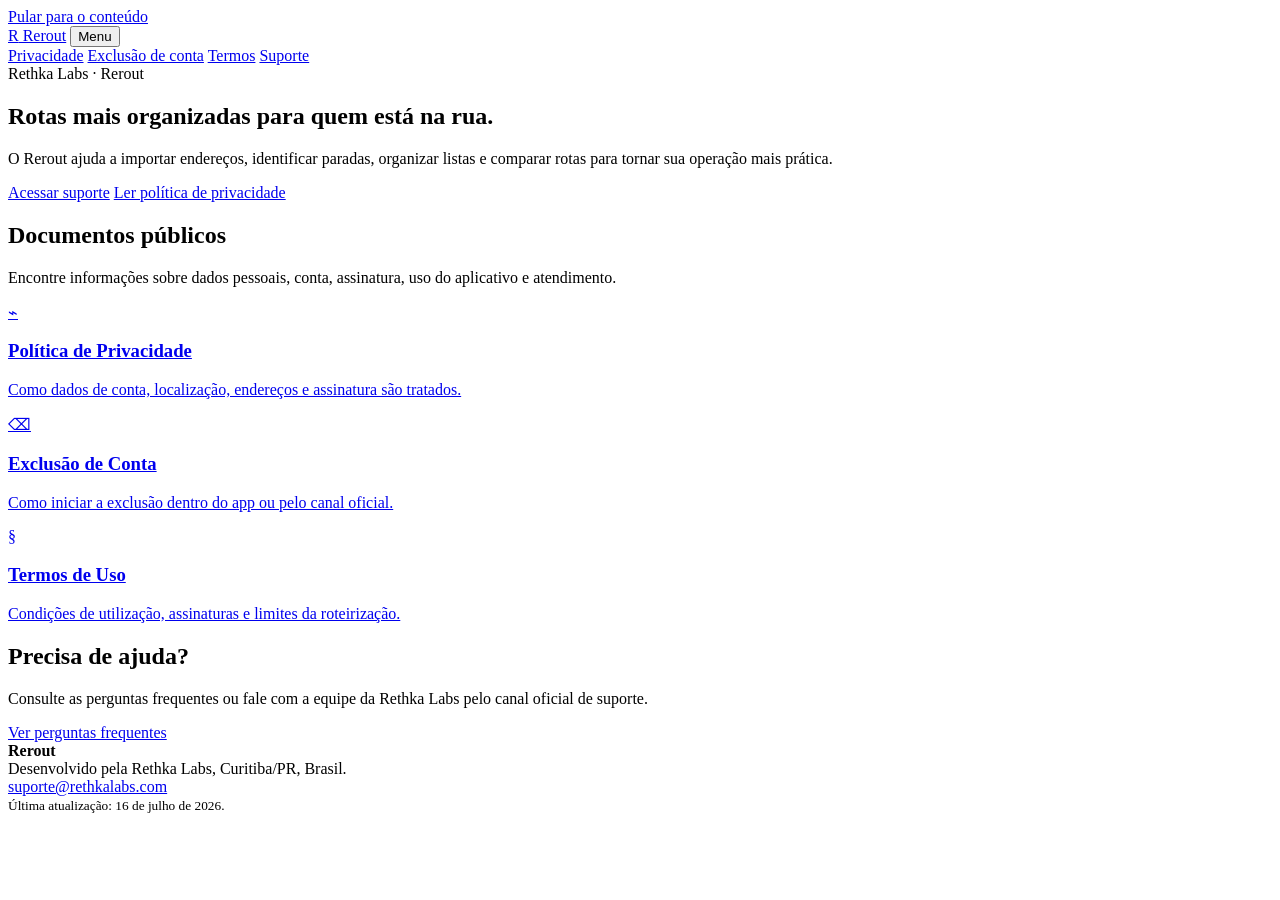
==== index.html @ 9c936457 "docs: inicializa documentação pública do Rerout" ====
<!doctype html>
<html lang="pt-BR">
<head>
  <meta charset="utf-8">
  <meta name="viewport" content="width=device-width, initial-scale=1">
  <meta name="description" content="Documentação pública do Rerout, da Rethka Labs.">
  <title>Rerout — Documentação e suporte</title>
  <link rel="stylesheet" href="assets/css/styles.css">
  <script defer src="assets/js/main.js"></script>
</head>
<body>
  <a class="skip-link" href="#conteudo">Pular para o conteúdo</a>
  <header class="site-header">
    <nav class="nav container" aria-label="Navegação principal">
      <a class="brand" href="index.html" aria-label="Rerout, início"><span class="brand-mark">R</span> Rerout</a>
      <button class="menu-toggle" type="button" aria-expanded="false" aria-controls="menu-principal">Menu</button>
      <div class="nav-links" id="menu-principal">
        <a href="privacidade.html">Privacidade</a>
        <a href="exclusao-de-conta.html">Exclusão de conta</a>
        <a href="termos.html">Termos</a>
        <a href="suporte.html">Suporte</a>
      </div>
    </nav>
  </header>
  <main id="conteudo">
    <section class="hero">
      <div class="container">
        <span class="eyebrow">Rethka Labs · Rerout</span>
        <h1>Rotas mais organizadas para quem está na rua.</h1>
        <p>O Rerout ajuda a importar endereços, identificar paradas, organizar listas e comparar rotas para tornar sua operação mais prática.</p>
        <div class="actions">
          <a class="button" href="suporte.html">Acessar suporte</a>
          <a class="button secondary" href="privacidade.html">Ler política de privacidade</a>
        </div>
      </div>
    </section>
    <section class="section">
      <div class="container">
        <h2>Documentos públicos</h2>
        <p class="lead">Encontre informações sobre dados pessoais, conta, assinatura, uso do aplicativo e atendimento.</p>
        <div class="grid">
          <a class="card" href="privacidade.html"><span class="icon" aria-hidden="true">⌁</span><h3>Política de Privacidade</h3><p>Como dados de conta, localização, endereços e assinatura são tratados.</p></a>
          <a class="card" href="exclusao-de-conta.html"><span class="icon" aria-hidden="true">⌫</span><h3>Exclusão de Conta</h3><p>Como iniciar a exclusão dentro do app ou pelo canal oficial.</p></a>
          <a class="card" href="termos.html"><span class="icon" aria-hidden="true">§</span><h3>Termos de Uso</h3><p>Condições de utilização, assinaturas e limites da roteirização.</p></a>
        </div>
      </div>
    </section>
    <section class="section">
      <div class="container support-callout">
        <h2>Precisa de ajuda?</h2>
        <p>Consulte as perguntas frequentes ou fale com a equipe da Rethka Labs pelo canal oficial de suporte.</p>
        <a class="button" href="suporte.html">Ver perguntas frequentes</a>
      </div>
    </section>
  </main>
  <footer class="site-footer">
    <div class="container footer-grid">
      <div><strong>Rerout</strong><br>Desenvolvido pela Rethka Labs, Curitiba/PR, Brasil.</div>
      <div><a href="mailto:suporte@rethkalabs.com">suporte@rethkalabs.com</a><br><small>Última atualização: 16 de julho de 2026.</small></div>
    </div>
  </footer>
</body>
</html>
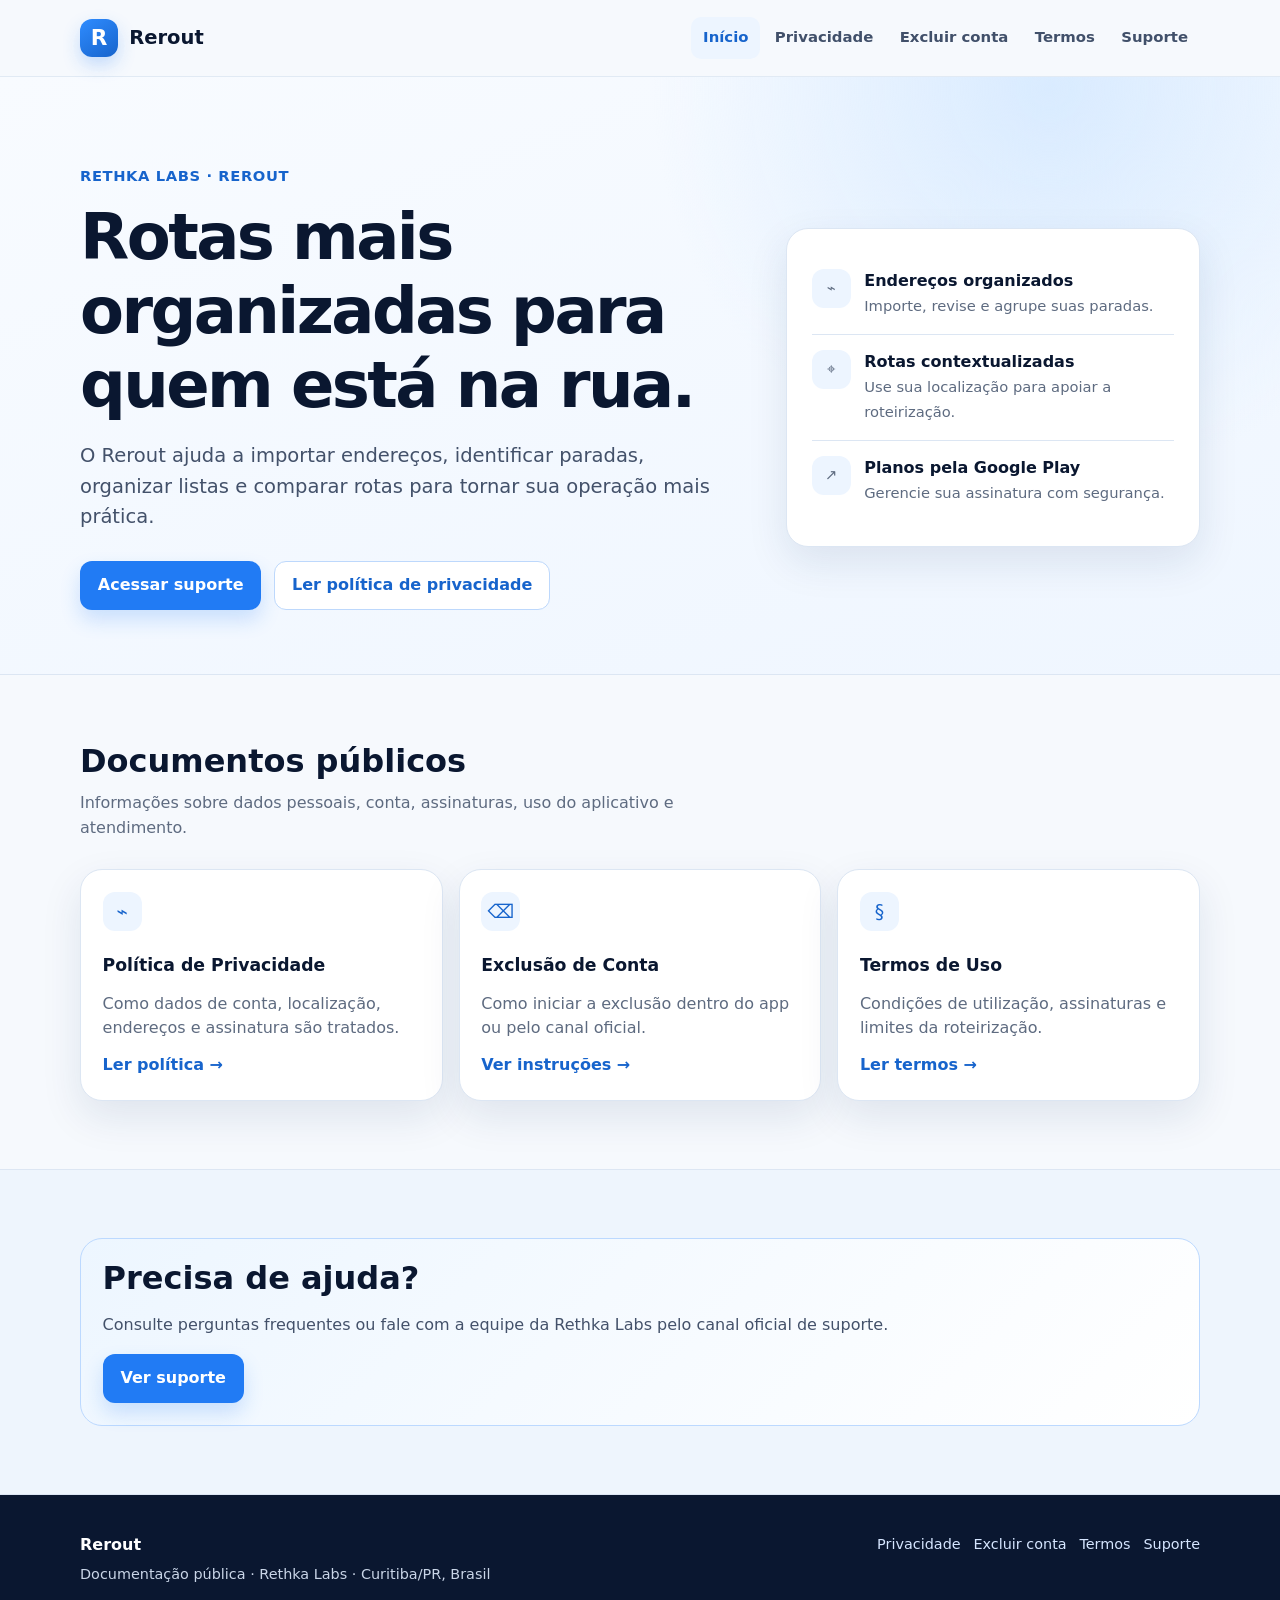
==== commit 7ff0a3d8: "docs: finaliza página inicial da documentação" ====
--- a/index.html
+++ b/index.html
@@ -1,63 +1,27 @@
 <!doctype html>
 <html lang="pt-BR">
 <head>
-  <meta charset="utf-8">
-  <meta name="viewport" content="width=device-width, initial-scale=1">
+  <meta charset="utf-8"><meta name="viewport" content="width=device-width, initial-scale=1">
   <meta name="description" content="Documentação pública do Rerout, da Rethka Labs.">
-  <title>Rerout — Documentação e suporte</title>
-  <link rel="stylesheet" href="assets/css/styles.css">
-  <script defer src="assets/js/main.js"></script>
+  <title>Rerout — Documentação e suporte</title><link rel="stylesheet" href="assets/css/styles.css">
 </head>
 <body>
-  <a class="skip-link" href="#conteudo">Pular para o conteúdo</a>
-  <header class="site-header">
-    <nav class="nav container" aria-label="Navegação principal">
-      <a class="brand" href="index.html" aria-label="Rerout, início"><span class="brand-mark">R</span> Rerout</a>
-      <button class="menu-toggle" type="button" aria-expanded="false" aria-controls="menu-principal">Menu</button>
-      <div class="nav-links" id="menu-principal">
-        <a href="privacidade.html">Privacidade</a>
-        <a href="exclusao-de-conta.html">Exclusão de conta</a>
-        <a href="termos.html">Termos</a>
-        <a href="suporte.html">Suporte</a>
-      </div>
-    </nav>
-  </header>
-  <main id="conteudo">
-    <section class="hero">
-      <div class="container">
-        <span class="eyebrow">Rethka Labs · Rerout</span>
-        <h1>Rotas mais organizadas para quem está na rua.</h1>
-        <p>O Rerout ajuda a importar endereços, identificar paradas, organizar listas e comparar rotas para tornar sua operação mais prática.</p>
-        <div class="actions">
-          <a class="button" href="suporte.html">Acessar suporte</a>
-          <a class="button secondary" href="privacidade.html">Ler política de privacidade</a>
-        </div>
-      </div>
-    </section>
-    <section class="section">
-      <div class="container">
-        <h2>Documentos públicos</h2>
-        <p class="lead">Encontre informações sobre dados pessoais, conta, assinatura, uso do aplicativo e atendimento.</p>
-        <div class="grid">
-          <a class="card" href="privacidade.html"><span class="icon" aria-hidden="true">⌁</span><h3>Política de Privacidade</h3><p>Como dados de conta, localização, endereços e assinatura são tratados.</p></a>
-          <a class="card" href="exclusao-de-conta.html"><span class="icon" aria-hidden="true">⌫</span><h3>Exclusão de Conta</h3><p>Como iniciar a exclusão dentro do app ou pelo canal oficial.</p></a>
-          <a class="card" href="termos.html"><span class="icon" aria-hidden="true">§</span><h3>Termos de Uso</h3><p>Condições de utilização, assinaturas e limites da roteirização.</p></a>
-        </div>
-      </div>
-    </section>
-    <section class="section">
-      <div class="container support-callout">
-        <h2>Precisa de ajuda?</h2>
-        <p>Consulte as perguntas frequentes ou fale com a equipe da Rethka Labs pelo canal oficial de suporte.</p>
-        <a class="button" href="suporte.html">Ver perguntas frequentes</a>
-      </div>
-    </section>
-  </main>
-  <footer class="site-footer">
-    <div class="container footer-grid">
-      <div><strong>Rerout</strong><br>Desenvolvido pela Rethka Labs, Curitiba/PR, Brasil.</div>
-      <div><a href="mailto:suporte@rethkalabs.com">suporte@rethkalabs.com</a><br><small>Última atualização: 16 de julho de 2026.</small></div>
-    </div>
-  </footer>
-</body>
-</html>+<a class="skip-link" href="#conteudo">Ir para o conteúdo</a>
+<header class="site-header"><div class="container header-content">
+  <a class="brand" href="index.html" aria-label="Rerout, início"><span class="brand-mark">R</span>Rerout</a>
+  <button class="menu-toggle" type="button" aria-expanded="false" aria-controls="menu-principal">Menu</button>
+  <nav class="site-nav" id="menu-principal" aria-label="Navegação principal">
+    <a href="index.html" aria-current="page">Início</a><a href="privacidade.html">Privacidade</a><a href="exclusao-de-conta.html">Excluir conta</a><a href="termos.html">Termos</a><a href="suporte.html">Suporte</a>
+  </nav>
+</div></header>
+<main id="conteudo">
+<section class="hero"><div class="container hero-grid">
+  <div><p class="eyebrow">Rethka Labs · Rerout</p><h1>Rotas mais organizadas para quem está na rua.</h1><p class="lead">O Rerout ajuda a importar endereços, identificar paradas, organizar listas e comparar rotas para tornar sua operação mais prática.</p><div class="actions"><a class="button" href="suporte.html">Acessar suporte</a><a class="button secondary" href="privacidade.html">Ler política de privacidade</a></div></div>
+  <aside class="hero-card" aria-label="Recursos do Rerout"><div class="mini-row"><span class="icon" aria-hidden="true">⌁</span><div><strong>Endereços organizados</strong><span>Importe, revise e agrupe suas paradas.</span></div></div><div class="mini-row"><span class="icon" aria-hidden="true">⌖</span><div><strong>Rotas contextualizadas</strong><span>Use sua localização para apoiar a roteirização.</span></div></div><div class="mini-row"><span class="icon" aria-hidden="true">↗</span><div><strong>Planos pela Google Play</strong><span>Gerencie sua assinatura com segurança.</span></div></div></aside>
+</div></section>
+<section class="section"><div class="container"><h2>Documentos públicos</h2><p class="section-intro">Informações sobre dados pessoais, conta, assinaturas, uso do aplicativo e atendimento.</p><div class="grid"><article class="card"><span class="icon" aria-hidden="true">⌁</span><h3>Política de Privacidade</h3><p>Como dados de conta, localização, endereços e assinatura são tratados.</p><a href="privacidade.html">Ler política →</a></article><article class="card"><span class="icon" aria-hidden="true">⌫</span><h3>Exclusão de Conta</h3><p>Como iniciar a exclusão dentro do app ou pelo canal oficial.</p><a href="exclusao-de-conta.html">Ver instruções →</a></article><article class="card"><span class="icon" aria-hidden="true">§</span><h3>Termos de Uso</h3><p>Condições de utilização, assinaturas e limites da roteirização.</p><a href="termos.html">Ler termos →</a></article></div></div></section>
+<section class="section section-muted"><div class="container"><div class="contact-panel"><h2>Precisa de ajuda?</h2><p>Consulte perguntas frequentes ou fale com a equipe da Rethka Labs pelo canal oficial de suporte.</p><a class="button" href="suporte.html">Ver suporte</a></div></div></section>
+</main>
+<footer class="site-footer"><div class="container footer-content"><div><strong>Rerout</strong><p>Documentação pública · Rethka Labs · Curitiba/PR, Brasil</p></div><nav class="footer-links" aria-label="Links do rodapé"><a href="privacidade.html">Privacidade</a><a href="exclusao-de-conta.html">Excluir conta</a><a href="termos.html">Termos</a><a href="suporte.html">Suporte</a></nav></div></footer>
+<script src="assets/js/main.js"></script>
+</body></html>
--- a/assets/css/styles.css
+++ b/assets/css/styles.css
@@ -0,0 +1,103 @@
+:root {
+  --navy: #0a1730;
+  --navy-soft: #12264a;
+  --blue: #217bf4;
+  --blue-dark: #1764cc;
+  --blue-pale: #edf5ff;
+  --green: #1fba6c;
+  --ink: #14213a;
+  --muted: #5e6b80;
+  --line: #dce6f3;
+  --surface: #ffffff;
+  --page: #f6f9fd;
+  --shadow: 0 16px 40px rgba(19, 51, 94, .10);
+  --radius: 22px;
+}
+* { box-sizing: border-box; }
+html { scroll-behavior: smooth; }
+body { margin: 0; background: var(--page); color: var(--ink); font-family: Inter, ui-sans-serif, system-ui, -apple-system, BlinkMacSystemFont, "Segoe UI", sans-serif; line-height: 1.55; }
+a { color: var(--blue-dark); }
+a:focus-visible, button:focus-visible { outline: 3px solid rgba(33,123,244,.45); outline-offset: 3px; }
+.skip-link { position: absolute; left: 1rem; top: -4rem; z-index: 100; background: var(--navy); color: #fff; padding: .65rem 1rem; border-radius: 0 0 10px 10px; }
+.skip-link:focus { top: 0; }
+.container { width: min(1120px, calc(100% - 2.5rem)); margin: 0 auto; }
+.site-header { position: sticky; top: 0; z-index: 10; background: rgba(246,249,253,.92); border-bottom: 1px solid rgba(220,230,243,.8); backdrop-filter: blur(14px); }
+.header-content { min-height: 76px; display: flex; align-items: center; justify-content: space-between; gap: 1rem; }
+.brand { display: inline-flex; align-items: center; gap: .7rem; text-decoration: none; color: var(--navy); font-weight: 800; font-size: 1.22rem; }
+.brand-mark { width: 38px; height: 38px; display: grid; place-items: center; border-radius: 12px; color: #fff; font-size: 1.35rem; font-weight: 850; background: linear-gradient(145deg, #2f8cff, #1764cc); box-shadow: 0 8px 18px rgba(33,123,244,.24); }
+.site-nav { display: flex; align-items: center; gap: .15rem; }
+.site-nav a { padding: .6rem .75rem; color: #41506a; text-decoration: none; font-size: .93rem; font-weight: 650; border-radius: 10px; }
+.site-nav a:hover, .site-nav a[aria-current="page"] { color: var(--blue-dark); background: var(--blue-pale); }
+.menu-toggle { display: none; border: 1px solid var(--line); border-radius: 10px; background: #fff; color: var(--navy); padding: .45rem .6rem; font: inherit; }
+.hero { padding: 5.5rem 0 4rem; background: radial-gradient(circle at 82% 2%, #d9ebff 0, rgba(217,235,255,0) 33%), linear-gradient(160deg, #f8fbff, #eff6ff); border-bottom: 1px solid var(--line); }
+.hero-grid { display: grid; grid-template-columns: 1.35fr .85fr; gap: 3rem; align-items: center; }
+.eyebrow { margin: 0 0 .85rem; color: var(--blue-dark); font-weight: 800; font-size: .92rem; letter-spacing: .04em; text-transform: uppercase; }
+h1, h2, h3 { color: var(--navy); line-height: 1.15; }
+h1 { margin: 0; font-size: clamp(2.25rem, 5vw, 4.3rem); letter-spacing: -.04em; }
+h2 { margin: 0 0 1rem; font-size: clamp(1.55rem, 2.5vw, 2.2rem); }
+h3 { margin: 1.55rem 0 .55rem; font-size: 1.08rem; }
+.lead { max-width: 650px; margin: 1.2rem 0 1.8rem; color: #43516a; font-size: clamp(1.06rem, 2vw, 1.22rem); }
+.actions { display: flex; flex-wrap: wrap; gap: .8rem; }
+.button { display: inline-flex; align-items: center; justify-content: center; min-height: 46px; padding: .7rem 1.05rem; border: 1px solid transparent; border-radius: 12px; background: var(--blue); color: #fff; font-weight: 760; text-decoration: none; box-shadow: 0 10px 20px rgba(33,123,244,.2); }
+.button:hover { background: var(--blue-dark); color: #fff; }
+.button.secondary { border-color: #bdd8fc; background: #fff; color: var(--blue-dark); box-shadow: none; }
+.hero-card, .card { border: 1px solid var(--line); border-radius: var(--radius); background: var(--surface); box-shadow: var(--shadow); }
+.hero-card { padding: 1.55rem; }
+.hero-card .mini-row { display: flex; gap: .85rem; align-items: flex-start; padding: .95rem 0; border-bottom: 1px solid var(--line); }
+.hero-card .mini-row:last-child { border: 0; }
+.icon { width: 39px; height: 39px; flex: 0 0 39px; display: grid; place-items: center; border-radius: 12px; background: var(--blue-pale); color: var(--blue-dark); font-size: 1.18rem; }
+.mini-row strong { display:block; color:var(--navy); }
+.mini-row span { color: var(--muted); font-size: .92rem; }
+.section { padding: 4.25rem 0; }
+.section-muted { background: #eef5fd; border-block: 1px solid var(--line); }
+.section-intro { max-width: 690px; color: var(--muted); margin: -.3rem 0 1.8rem; }
+.grid { display: grid; grid-template-columns: repeat(3, 1fr); gap: 1rem; }
+.card { padding: 1.35rem; }
+.card p { margin-bottom: 0; color: var(--muted); }
+.card a { display: inline-block; margin-top: .75rem; font-weight: 750; text-decoration: none; }
+.document { padding: 3.5rem 0 5rem; }
+.document-header { max-width: 800px; margin-bottom: 2.2rem; }
+.document-header h1 { font-size: clamp(2.1rem, 4.2vw, 3.5rem); }
+.document-meta { margin-top: .75rem; color: var(--muted); font-size: .94rem; }
+.document-layout { display: grid; grid-template-columns: minmax(0, 1fr) 255px; gap: 2.25rem; align-items: start; }
+.article { padding: clamp(1.3rem, 3vw, 2.35rem); }
+.article p, .article li { color: #3f4d63; }
+.article ul { padding-left: 1.25rem; }
+.article li + li { margin-top: .4rem; }
+.note { padding: 1rem 1.1rem; margin: 1.3rem 0; border-left: 4px solid var(--blue); border-radius: 0 13px 13px 0; background: var(--blue-pale); color: #304c73; }
+.warning { border-left-color: #d99513; background: #fff8e7; color: #6a4c0b; }
+.toc { padding: 1.25rem; position: sticky; top: 96px; }
+.toc strong { display: block; margin-bottom: .6rem; }
+.toc a { display: block; padding: .35rem 0; color: var(--muted); text-decoration: none; font-size: .92rem; }
+.toc a:hover { color: var(--blue-dark); }
+.faq { border-top: 1px solid var(--line); }
+.faq details { padding: 1rem 0; border-bottom: 1px solid var(--line); }
+.faq summary { cursor: pointer; color: var(--navy); font-weight: 750; }
+.faq p { margin: .7rem 0 0; color: var(--muted); }
+.contact-panel { padding: 1.35rem; border: 1px solid #bcd9ff; border-radius: var(--radius); background: linear-gradient(135deg, #edf6ff, #fff); }
+.contact-panel p { color: #43516a; }
+.site-footer { padding: 2.4rem 0; background: var(--navy); color: #c9d5e7; }
+.footer-content { display: flex; justify-content: space-between; align-items: start; gap: 1.5rem; }
+.footer-content strong { color: #fff; }
+.footer-content p { margin: .3rem 0 0; font-size: .9rem; }
+.footer-links { display: flex; flex-wrap: wrap; gap: .8rem; }
+.footer-links a { color: #d6e6ff; text-decoration: none; font-size: .9rem; }
+@media (max-width: 820px) {
+  .hero { padding: 3.5rem 0; }
+  .hero-grid, .document-layout { grid-template-columns: 1fr; gap: 1.7rem; }
+  .toc { display: none; }
+  .grid { grid-template-columns: 1fr 1fr; }
+  .menu-toggle { display: inline-flex; }
+  .site-nav { display: none; position: absolute; top: 76px; left: 0; right: 0; padding: .75rem max(1.25rem, calc((100% - 1120px)/2)); flex-direction: column; align-items: stretch; background: #fff; border-bottom: 1px solid var(--line); box-shadow: 0 12px 22px rgba(19,51,94,.08); }
+  .site-nav.is-open { display:flex; }
+  .site-nav a { padding: .75rem; }
+}
+@media (max-width: 520px) {
+  .container { width: min(100% - 1.5rem, 1120px); }
+  .header-content { min-height: 67px; }
+  .site-nav { top: 67px; }
+  .grid { grid-template-columns: 1fr; }
+  .footer-content { flex-direction: column; }
+  .actions { flex-direction: column; }
+  .button { width: 100%; }
+}
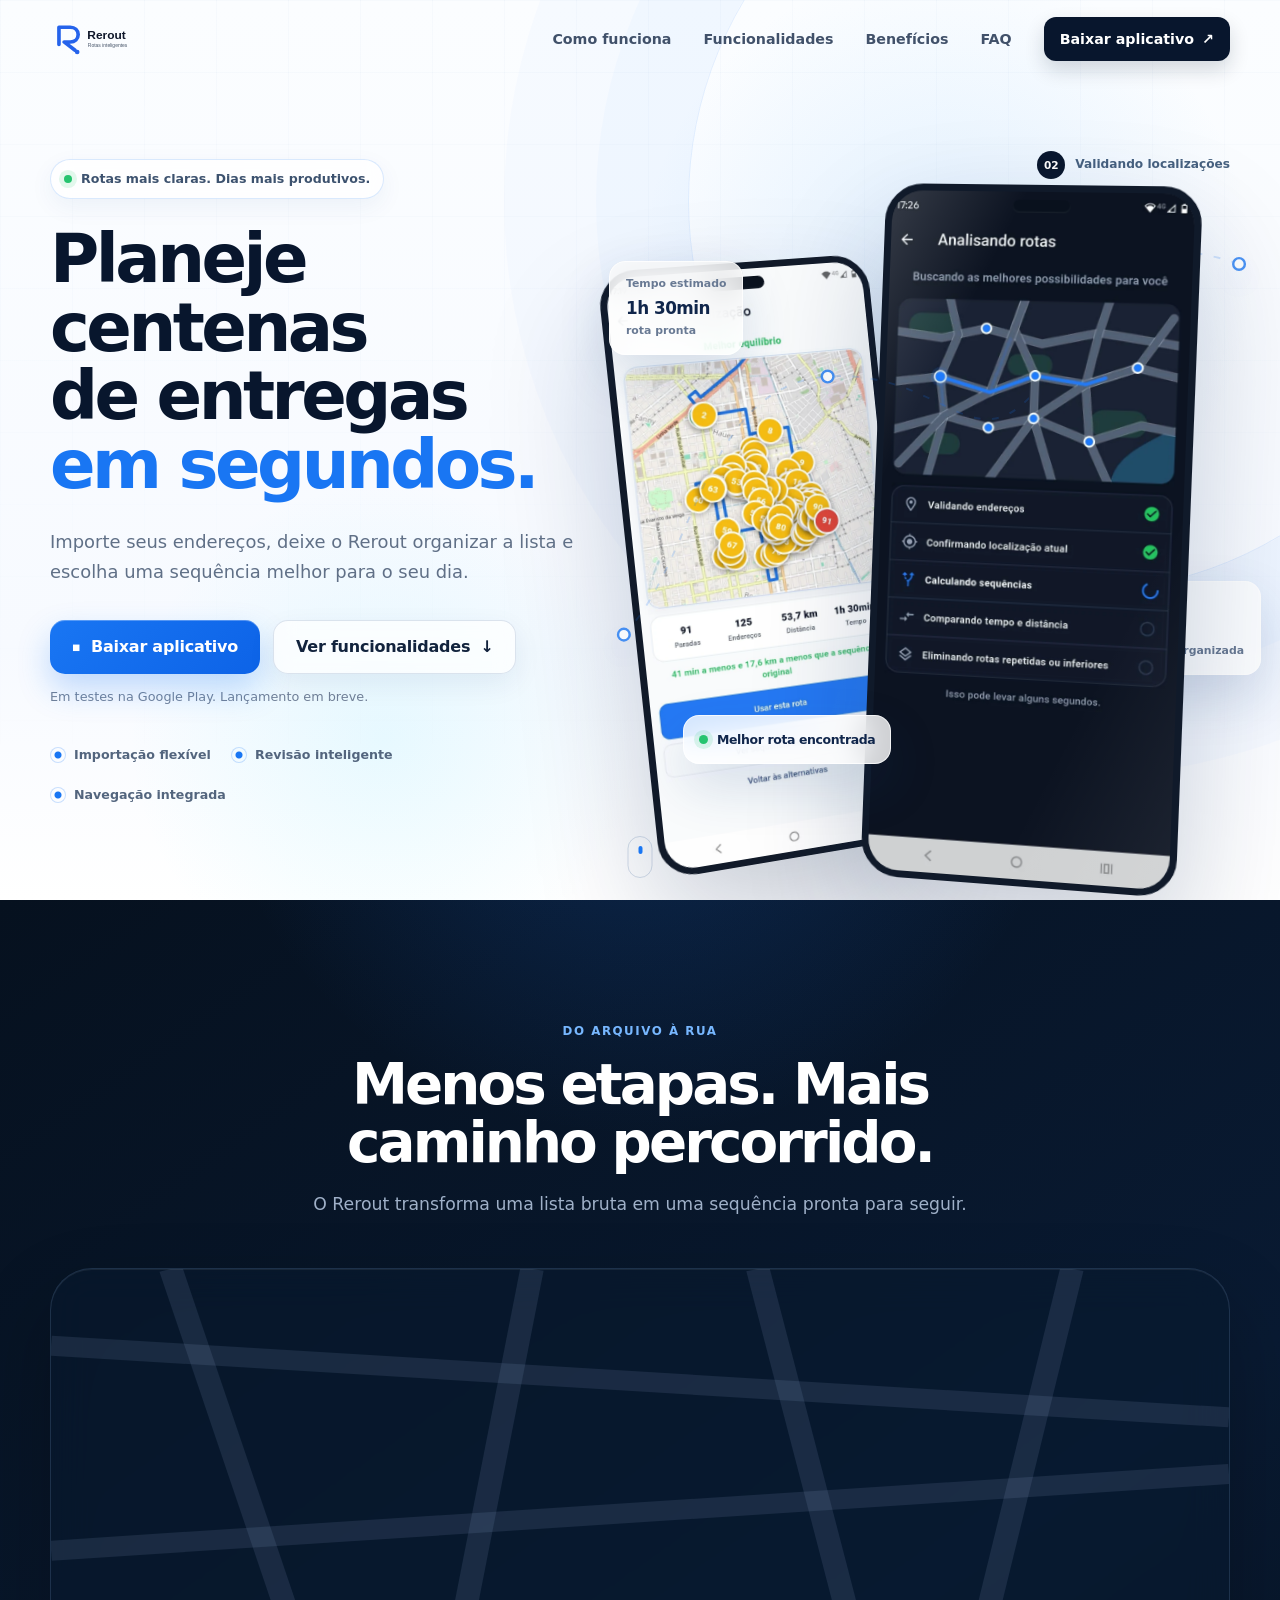
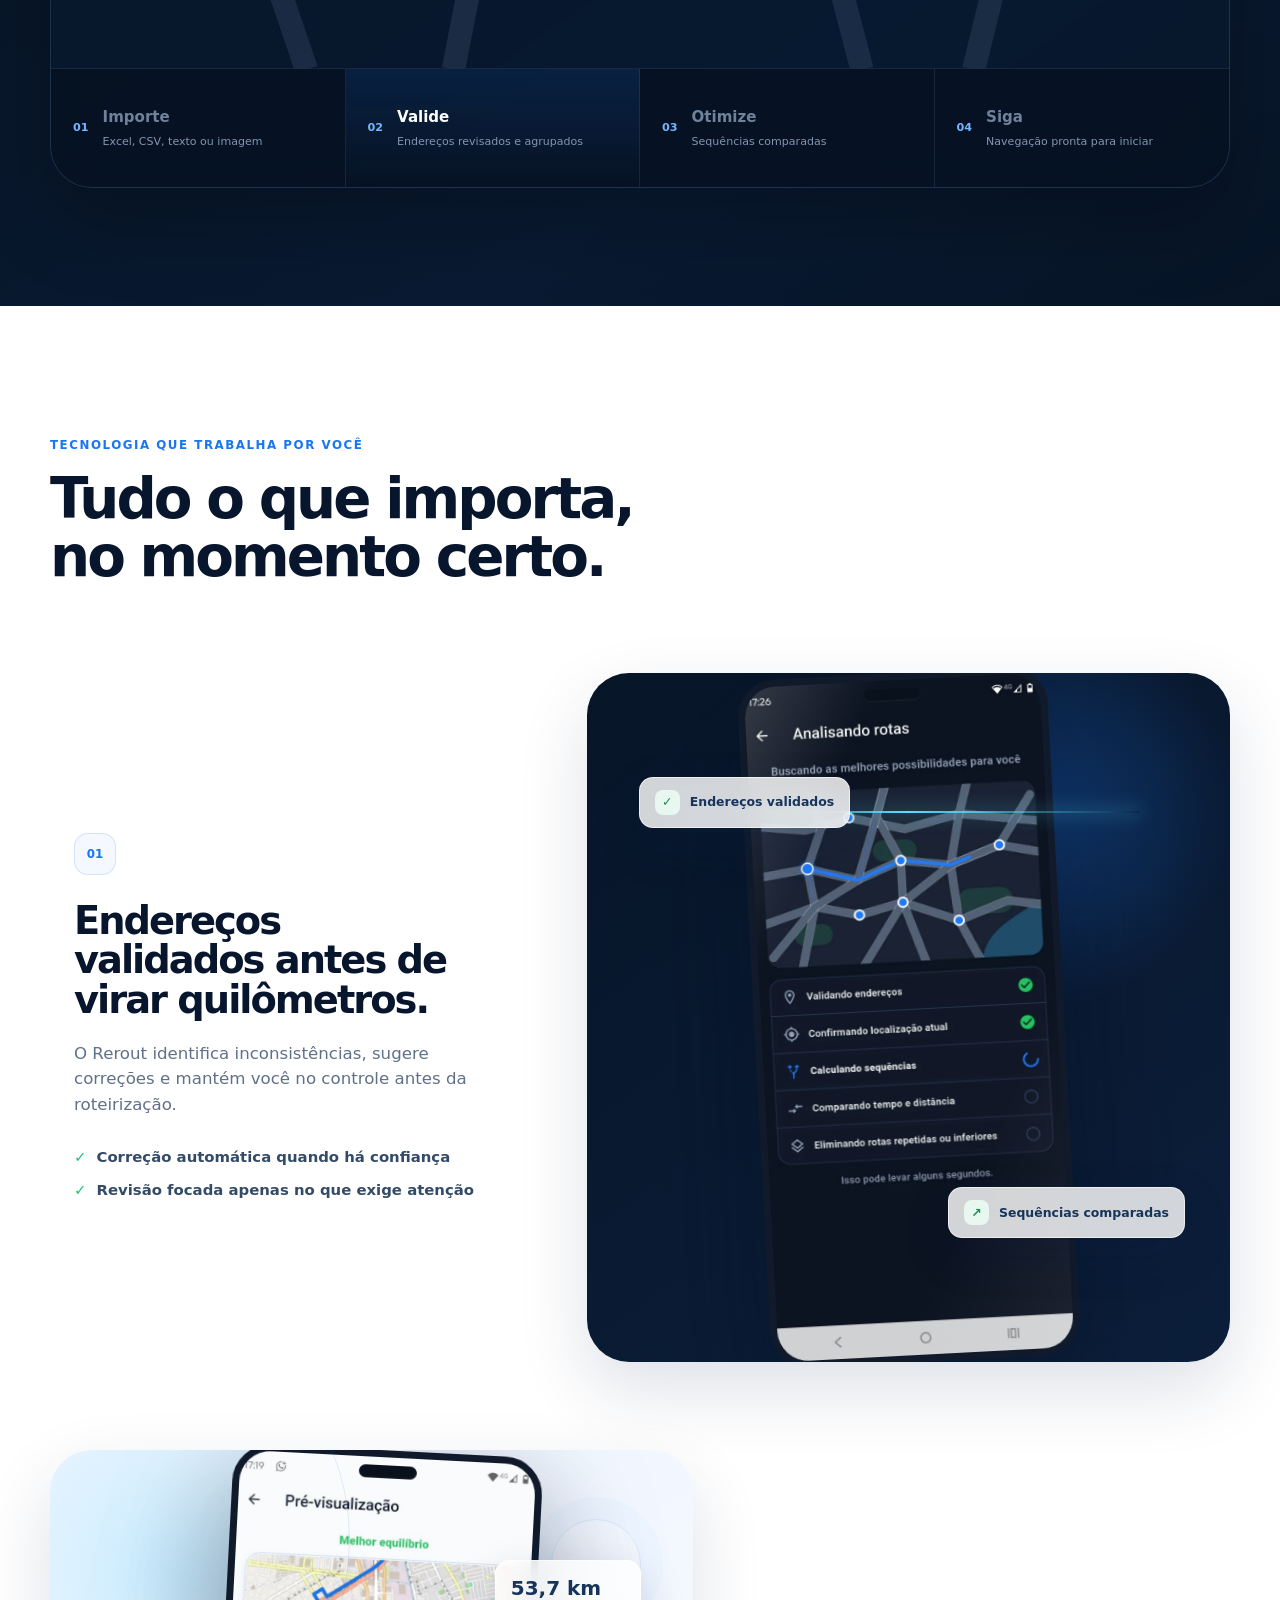
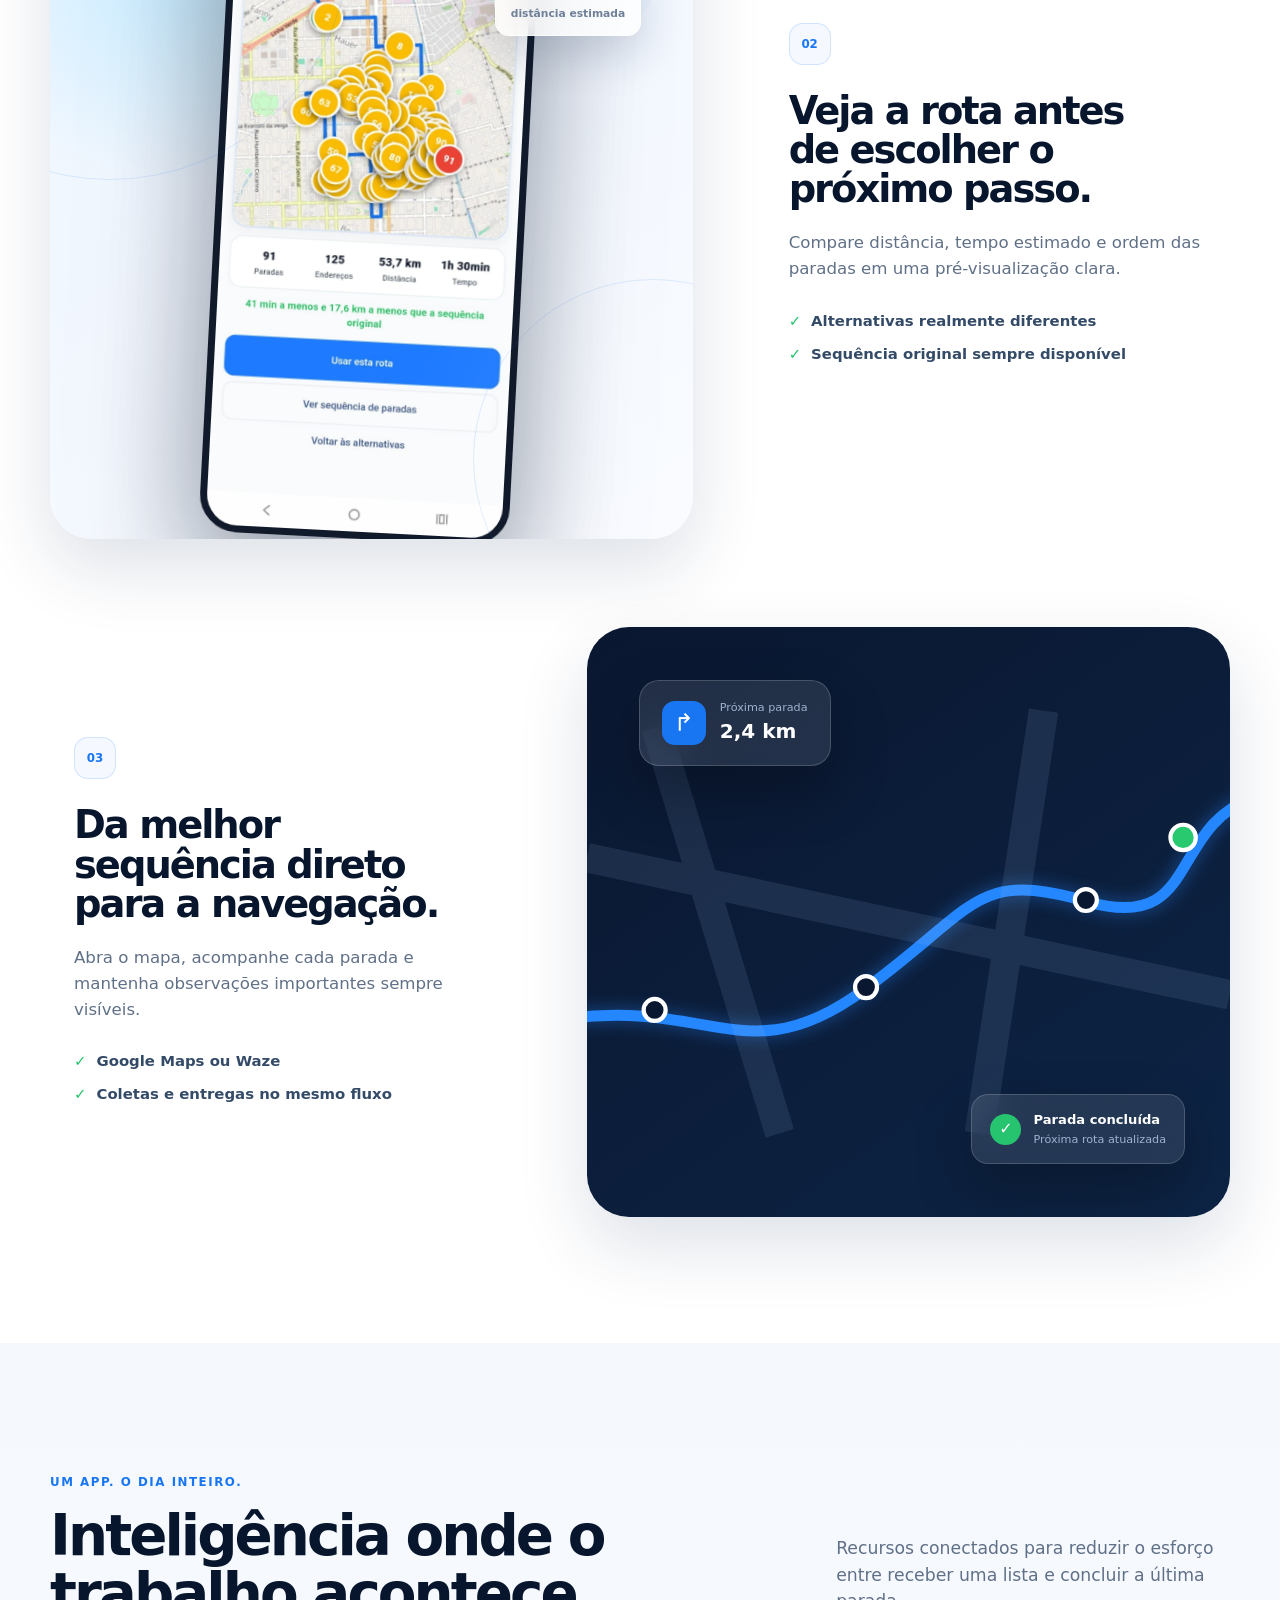
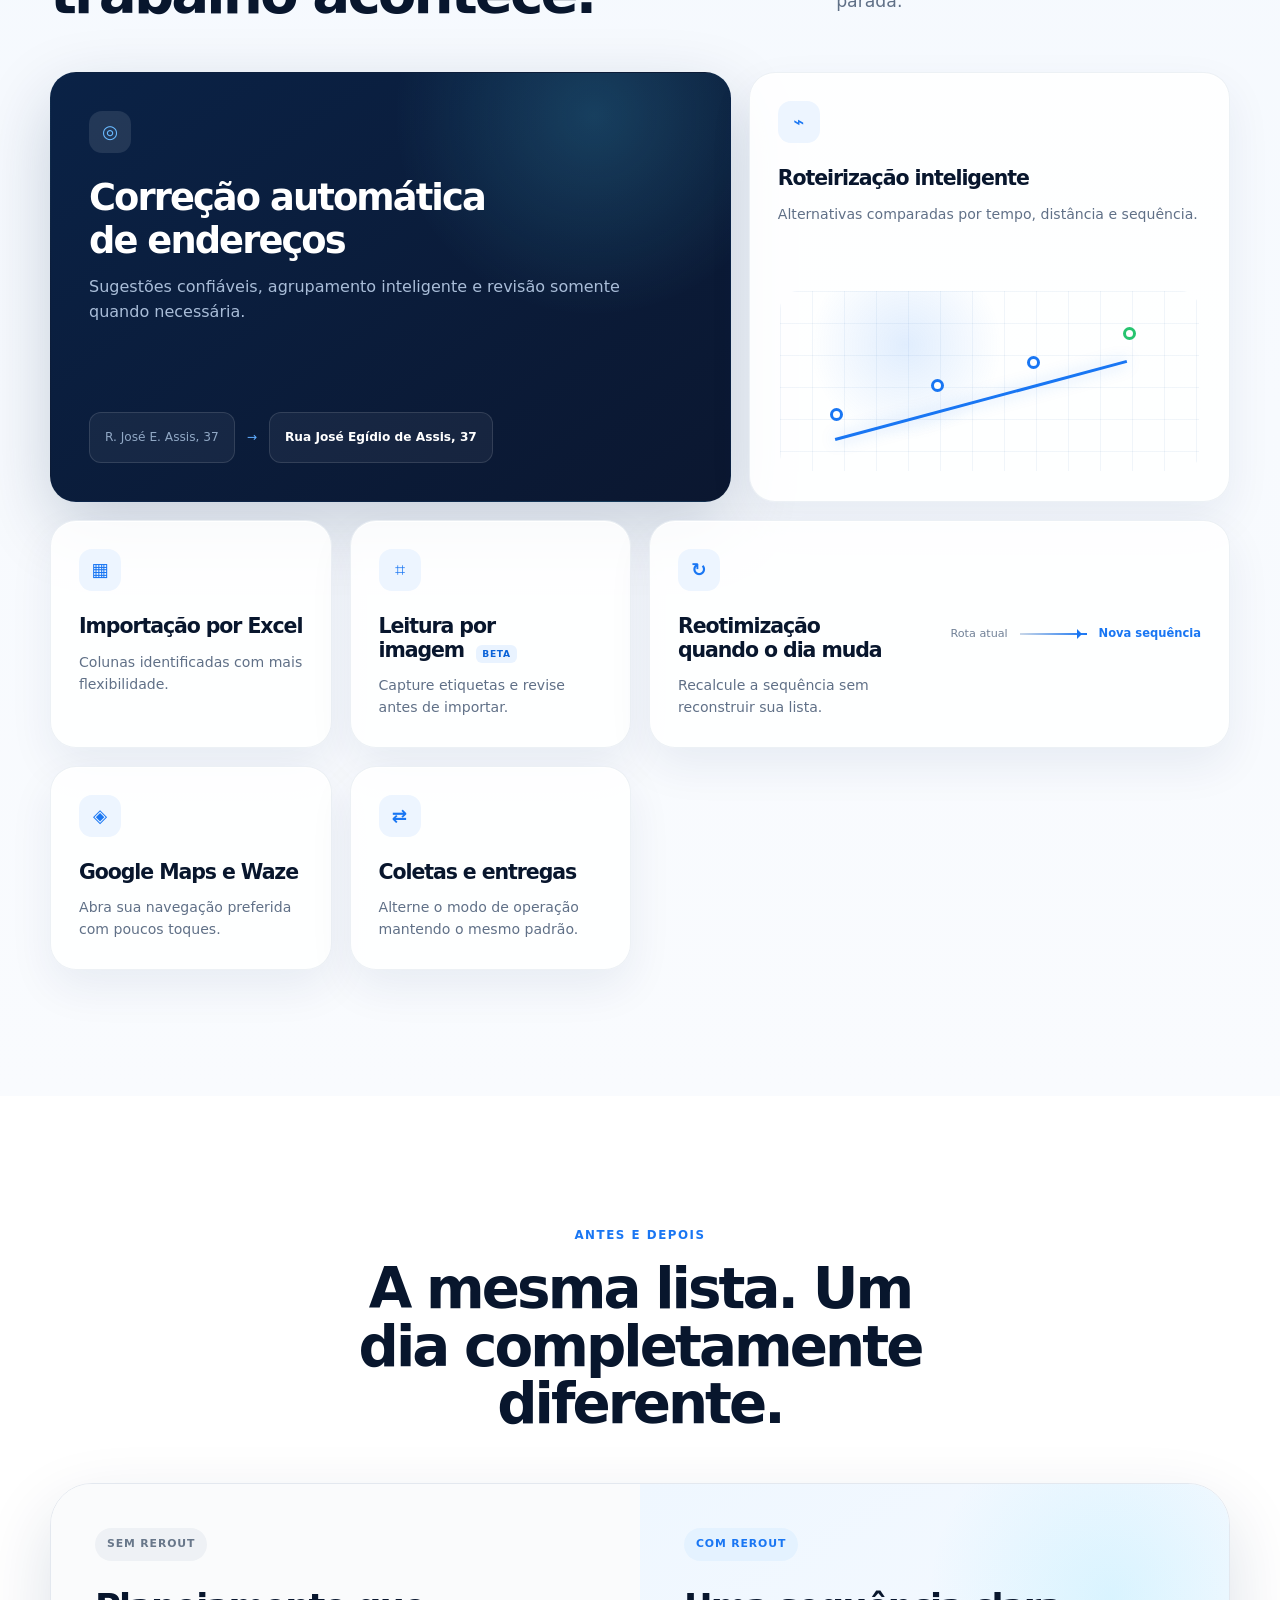
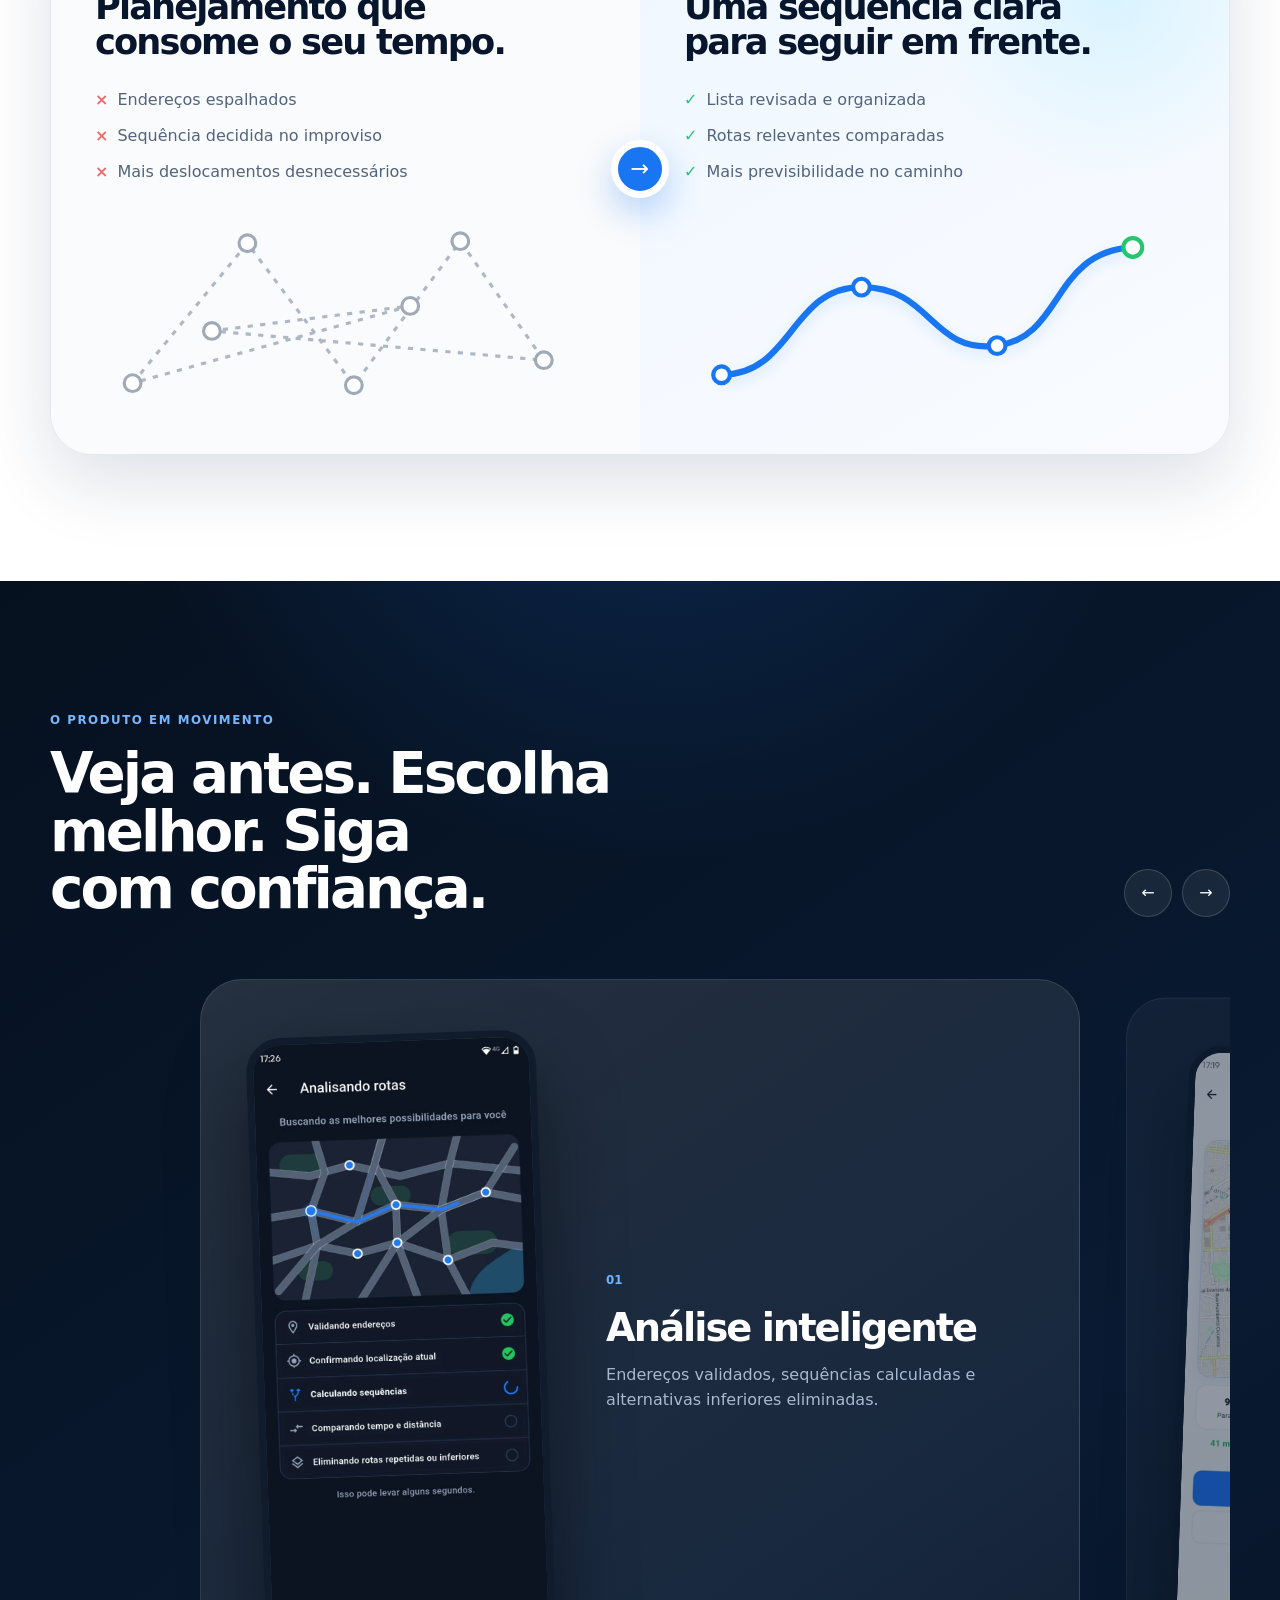
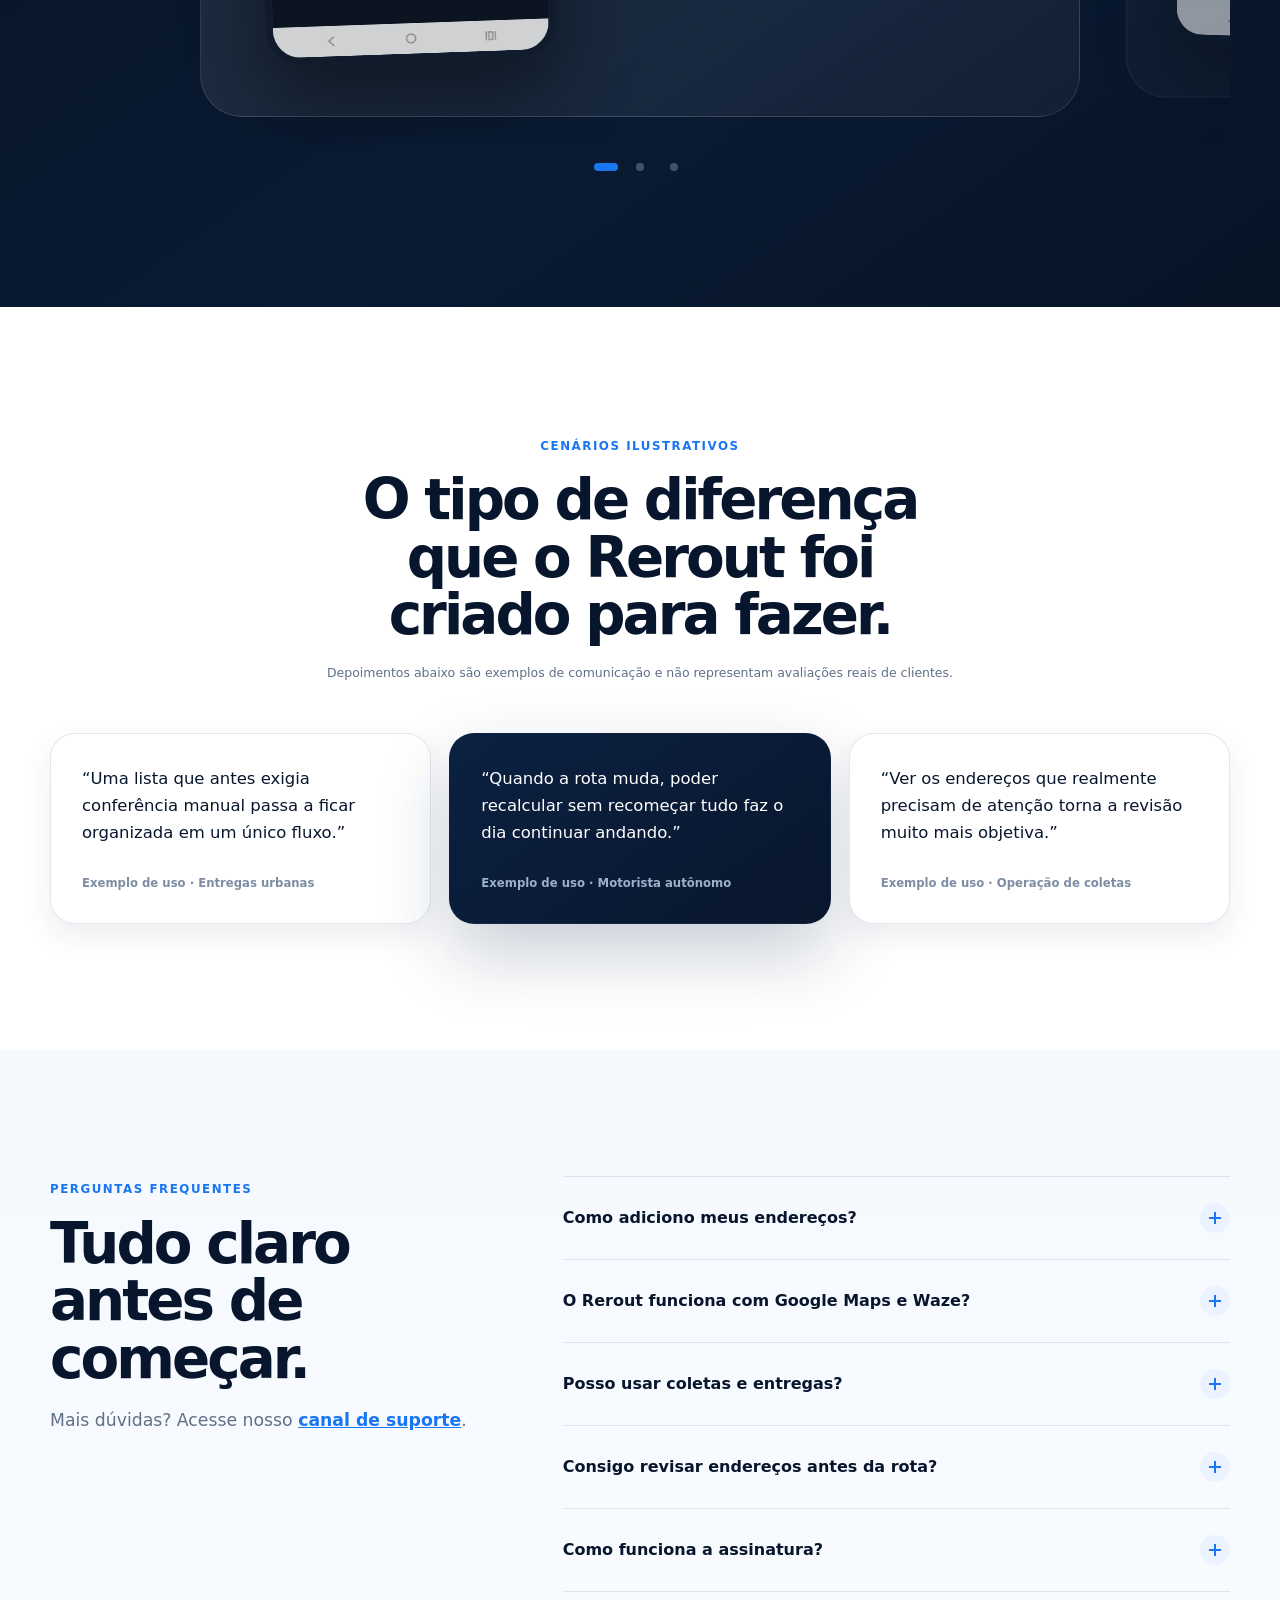
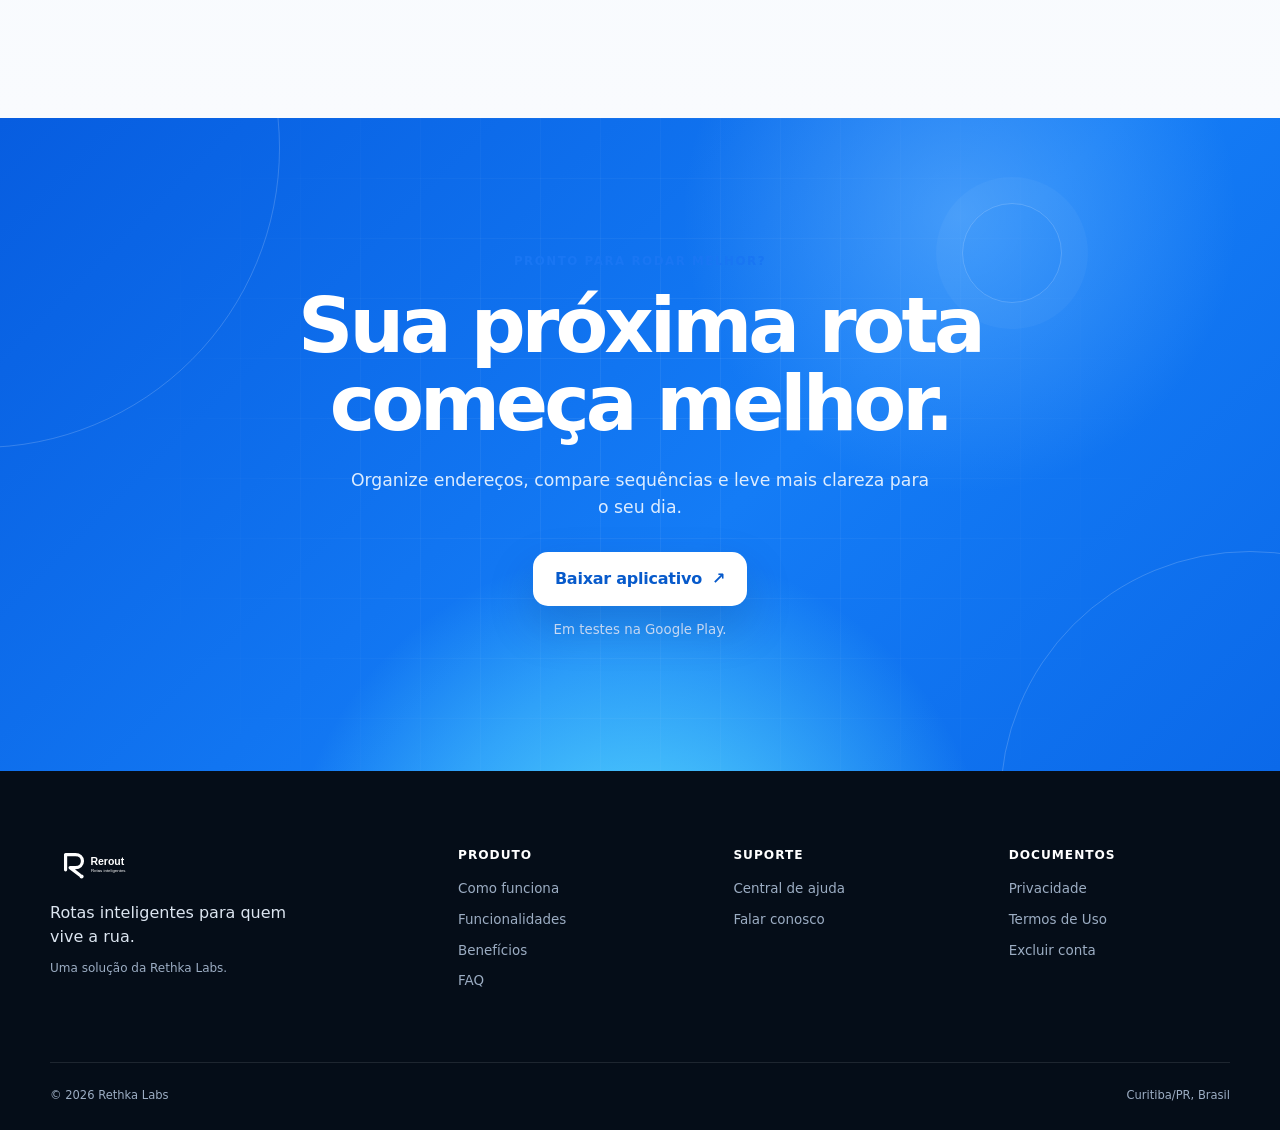
==== commit a1e645d3: "feat: publica nova landing page premium do Rerout" ====
--- a/index.html
+++ b/index.html
@@ -1,27 +1,273 @@
 <!doctype html>
 <html lang="pt-BR">
-<head>
-  <meta charset="utf-8"><meta name="viewport" content="width=device-width, initial-scale=1">
-  <meta name="description" content="Documentação pública do Rerout, da Rethka Labs.">
-  <title>Rerout — Documentação e suporte</title><link rel="stylesheet" href="assets/css/styles.css">
-</head>
-<body>
-<a class="skip-link" href="#conteudo">Ir para o conteúdo</a>
-<header class="site-header"><div class="container header-content">
-  <a class="brand" href="index.html" aria-label="Rerout, início"><span class="brand-mark">R</span>Rerout</a>
-  <button class="menu-toggle" type="button" aria-expanded="false" aria-controls="menu-principal">Menu</button>
-  <nav class="site-nav" id="menu-principal" aria-label="Navegação principal">
-    <a href="index.html" aria-current="page">Início</a><a href="privacidade.html">Privacidade</a><a href="exclusao-de-conta.html">Excluir conta</a><a href="termos.html">Termos</a><a href="suporte.html">Suporte</a>
-  </nav>
-</div></header>
-<main id="conteudo">
-<section class="hero"><div class="container hero-grid">
-  <div><p class="eyebrow">Rethka Labs · Rerout</p><h1>Rotas mais organizadas para quem está na rua.</h1><p class="lead">O Rerout ajuda a importar endereços, identificar paradas, organizar listas e comparar rotas para tornar sua operação mais prática.</p><div class="actions"><a class="button" href="suporte.html">Acessar suporte</a><a class="button secondary" href="privacidade.html">Ler política de privacidade</a></div></div>
-  <aside class="hero-card" aria-label="Recursos do Rerout"><div class="mini-row"><span class="icon" aria-hidden="true">⌁</span><div><strong>Endereços organizados</strong><span>Importe, revise e agrupe suas paradas.</span></div></div><div class="mini-row"><span class="icon" aria-hidden="true">⌖</span><div><strong>Rotas contextualizadas</strong><span>Use sua localização para apoiar a roteirização.</span></div></div><div class="mini-row"><span class="icon" aria-hidden="true">↗</span><div><strong>Planos pela Google Play</strong><span>Gerencie sua assinatura com segurança.</span></div></div></aside>
-</div></section>
-<section class="section"><div class="container"><h2>Documentos públicos</h2><p class="section-intro">Informações sobre dados pessoais, conta, assinaturas, uso do aplicativo e atendimento.</p><div class="grid"><article class="card"><span class="icon" aria-hidden="true">⌁</span><h3>Política de Privacidade</h3><p>Como dados de conta, localização, endereços e assinatura são tratados.</p><a href="privacidade.html">Ler política →</a></article><article class="card"><span class="icon" aria-hidden="true">⌫</span><h3>Exclusão de Conta</h3><p>Como iniciar a exclusão dentro do app ou pelo canal oficial.</p><a href="exclusao-de-conta.html">Ver instruções →</a></article><article class="card"><span class="icon" aria-hidden="true">§</span><h3>Termos de Uso</h3><p>Condições de utilização, assinaturas e limites da roteirização.</p><a href="termos.html">Ler termos →</a></article></div></div></section>
-<section class="section section-muted"><div class="container"><div class="contact-panel"><h2>Precisa de ajuda?</h2><p>Consulte perguntas frequentes ou fale com a equipe da Rethka Labs pelo canal oficial de suporte.</p><a class="button" href="suporte.html">Ver suporte</a></div></div></section>
-</main>
-<footer class="site-footer"><div class="container footer-content"><div><strong>Rerout</strong><p>Documentação pública · Rethka Labs · Curitiba/PR, Brasil</p></div><nav class="footer-links" aria-label="Links do rodapé"><a href="privacidade.html">Privacidade</a><a href="exclusao-de-conta.html">Excluir conta</a><a href="termos.html">Termos</a><a href="suporte.html">Suporte</a></nav></div></footer>
-<script src="assets/js/main.js"></script>
-</body></html>+  <head>
+    <meta charset="utf-8">
+    <meta name="viewport" content="width=device-width,initial-scale=1,viewport-fit=cover">
+    <meta name="description" content="Planeje entregas e coletas com mais agilidade. Importe endereços, revise a lista e encontre melhores sequências com o Rerout.">
+    <meta name="theme-color" content="#f7faff">
+    <meta property="og:title" content="Rerout — Planeje centenas de entregas em segundos">
+    <meta property="og:description" content="Endereços organizados, rotas inteligentes e navegação integrada para quem vive a rua.">
+    <meta property="og:type" content="website">
+    <meta property="og:locale" content="pt_BR">
+    <meta property="og:url" content="https://rerout.rethkalabs.com/">
+    <meta property="og:image" content="https://rerout.rethkalabs.com/assets/rerout-icon.svg">
+    <meta name="twitter:card" content="summary_large_image">
+    <meta name="twitter:title" content="Rerout — Rotas inteligentes para entregadores">
+    <meta name="twitter:description" content="Organize endereços, compare sequências e siga sua rota.">
+    <link rel="canonical" href="https://rerout.rethkalabs.com/">
+    <link rel="icon" href="assets/rerout-icon.svg" type="image/svg+xml">
+    <link rel="manifest" href="manifest.webmanifest">
+    <link rel="preload" href="assets/images/route-analysis.svg" as="image" type="image/svg+xml">
+    <link rel="stylesheet" href="assets/site.css">
+    <script defer src="assets/site.js"></script>
+    <title>Rerout — Planeje centenas de entregas em segundos</title>
+    <script type="application/ld+json">{"@context":"https://schema.org","@type":"SoftwareApplication","name":"Rerout","applicationCategory":"BusinessApplication","operatingSystem":"Android","description":"Aplicativo para importar endereços, organizar paradas e otimizar rotas de entregas e coletas.","provider":{"@type":"Organization","name":"Rethka Labs","address":{"@type":"PostalAddress","addressLocality":"Curitiba","addressRegion":"PR","addressCountry":"BR"}},"url":"https://rerout.rethkalabs.com/"}</script>
+  </head>
+  <body>
+    <a class="skip-link" href="#conteudo">Pular para o conteúdo</a>
+
+    <header class="site-header" data-header>
+      <nav class="nav shell" aria-label="Navegação principal">
+        <a class="brand" href="#inicio" aria-label="Rerout, início">
+          <img src="assets/rerout-logo.svg" alt="Rerout" width="126" height="32">
+        </a>
+        <button class="menu-toggle" type="button" aria-label="Abrir menu de navegação" aria-expanded="false" aria-controls="menu-principal">
+          <span class="menu-label">Menu</span><span class="menu-icon" aria-hidden="true"></span>
+        </button>
+        <div id="menu-principal" class="nav-links">
+          <a href="#como-funciona">Como funciona</a>
+          <a href="#tecnologia">Funcionalidades</a>
+          <a href="#beneficios">Benefícios</a>
+          <a href="#faq">FAQ</a>
+          <a class="nav-cta" href="#baixar">Baixar aplicativo <span aria-hidden="true">↗</span></a>
+        </div>
+      </nav>
+    </header>
+
+    <main id="conteudo">
+      <section id="inicio" class="hero" aria-labelledby="hero-title">
+        <div class="hero-grid shell">
+          <div class="hero-copy reveal">
+            <div class="status-pill"><span></span> Rotas mais claras. Dias mais produtivos.</div>
+            <h1 id="hero-title"><span>Planeje centenas</span><span>de entregas</span><em>em segundos.</em></h1>
+            <p>Importe seus endereços, deixe o Rerout organizar a lista e escolha uma sequência melhor para o seu dia.</p>
+            <div class="hero-actions">
+              <button class="button button-primary" type="button" disabled aria-describedby="play-status">
+                <span class="android-mark" aria-hidden="true">◆</span> Baixar aplicativo
+              </button>
+              <a class="button button-secondary" href="#tecnologia">Ver funcionalidades <span aria-hidden="true">↓</span></a>
+            </div>
+            <p id="play-status" class="availability">Em testes na Google Play. Lançamento em breve.</p>
+            <div class="hero-trust" aria-label="Principais características">
+              <span><i></i> Importação flexível</span><span><i></i> Revisão inteligente</span><span><i></i> Navegação integrada</span>
+            </div>
+          </div>
+
+          <div class="hero-product reveal" data-product-stage>
+            <div class="route-orbit" aria-hidden="true">
+              <svg viewBox="0 0 760 680" role="presentation"><path class="orbit-line" d="M72 504 C146 428 154 246 282 238 S435 345 512 232 S610 90 706 122"/><circle cx="72" cy="504" r="6"/><circle cx="282" cy="238" r="6"/><circle cx="512" cy="232" r="6"/><circle cx="706" cy="122" r="6"/></svg>
+            </div>
+            <div class="device device-back" data-depth="-1">
+              <div class="device-frame">
+                <img src="assets/images/route-preview.svg" width="720" height="1600" alt="Pré-visualização de uma rota no aplicativo Rerout" loading="eager" decoding="async">
+              </div>
+            </div>
+            <div class="device device-front" data-depth="1">
+              <div class="device-frame">
+                <img src="assets/images/route-analysis.svg" width="720" height="1600" alt="Análise de rotas em andamento no aplicativo Rerout" loading="eager" decoding="async" fetchpriority="high">
+              </div>
+            </div>
+            <div class="floating-card metric-time" data-depth="2"><span>Tempo estimado</span><strong>1h 30min</strong><small>rota pronta</small></div>
+            <div class="floating-card metric-stops" data-depth="3"><span>Paradas</span><strong>91</strong><small>sequência organizada</small></div>
+            <div class="floating-card metric-status" data-depth="2"><span class="status-dot"></span><strong>Melhor rota encontrada</strong></div>
+            <div class="demo-caption" aria-live="polite"><span class="demo-index">01</span><span data-demo-copy>Validando endereços</span></div>
+          </div>
+        </div>
+        <a class="scroll-cue" href="#como-funciona" aria-label="Ir para como funciona"><span></span></a>
+      </section>
+
+      <section id="como-funciona" class="process section-dark" aria-labelledby="process-title">
+        <div class="shell">
+          <div class="section-heading centered reveal">
+            <span class="kicker">DO ARQUIVO À RUA</span>
+            <h2 id="process-title">Menos etapas. Mais caminho percorrido.</h2>
+            <p>O Rerout transforma uma lista bruta em uma sequência pronta para seguir.</p>
+          </div>
+          <div class="process-stage reveal" data-route-process>
+            <div class="process-map" aria-hidden="true">
+              <svg viewBox="0 0 1200 480" preserveAspectRatio="none">
+                <g class="street-grid"><path d="M0 92 L1200 178"/><path d="M0 338 L1200 246"/><path d="M122 0 L260 480"/><path d="M490 0 L410 480"/><path d="M720 0 L826 480"/><path d="M1040 0 L940 480"/></g>
+                <path class="route-path route-path-shadow" d="M96 362 C210 352 206 202 342 220 S486 354 578 292 S672 130 794 170 S894 320 1098 108"/>
+                <path class="route-path" d="M96 362 C210 352 206 202 342 220 S486 354 578 292 S672 130 794 170 S894 320 1098 108"/>
+                <g class="map-nodes"><circle cx="96" cy="362" r="10"/><circle cx="342" cy="220" r="10"/><circle cx="578" cy="292" r="10"/><circle cx="794" cy="170" r="10"/><circle cx="1098" cy="108" r="12"/></g>
+              </svg>
+            </div>
+            <ol class="process-steps">
+              <li class="active"><span>01</span><div><strong>Importe</strong><small>Excel, CSV, texto ou imagem</small></div></li>
+              <li><span>02</span><div><strong>Valide</strong><small>Endereços revisados e agrupados</small></div></li>
+              <li><span>03</span><div><strong>Otimize</strong><small>Sequências comparadas</small></div></li>
+              <li><span>04</span><div><strong>Siga</strong><small>Navegação pronta para iniciar</small></div></li>
+            </ol>
+          </div>
+        </div>
+      </section>
+
+      <section id="tecnologia" class="editorial" aria-labelledby="technology-title">
+        <div class="shell">
+          <div class="section-heading reveal">
+            <span class="kicker">TECNOLOGIA QUE TRABALHA POR VOCÊ</span>
+            <h2 id="technology-title">Tudo o que importa, no momento certo.</h2>
+          </div>
+
+          <article class="story story-analysis reveal">
+            <div class="story-copy">
+              <span class="story-number">01</span>
+              <h3>Endereços validados antes de virar quilômetros.</h3>
+              <p>O Rerout identifica inconsistências, sugere correções e mantém você no controle antes da roteirização.</p>
+              <ul><li>Correção automática quando há confiança</li><li>Revisão focada apenas no que exige atenção</li></ul>
+            </div>
+            <div class="story-visual visual-dark">
+              <div class="device editorial-device">
+                <div class="device-frame">
+                  <img src="assets/images/route-analysis.svg" width="720" height="1600" alt="Tela de análise e validação de rotas do Rerout" loading="lazy" decoding="async">
+                </div>
+              </div>
+              <div class="scan-line" aria-hidden="true"></div>
+              <div class="visual-note note-one"><span>✓</span> Endereços validados</div>
+              <div class="visual-note note-two"><span>↗</span> Sequências comparadas</div>
+            </div>
+          </article>
+
+          <article class="story story-preview reveal">
+            <div class="story-copy">
+              <span class="story-number">02</span>
+              <h3>Veja a rota antes de escolher o próximo passo.</h3>
+              <p>Compare distância, tempo estimado e ordem das paradas em uma pré-visualização clara.</p>
+              <ul><li>Alternativas realmente diferentes</li><li>Sequência original sempre disponível</li></ul>
+            </div>
+            <div class="story-visual visual-light">
+              <div class="device editorial-device">
+                <div class="device-frame">
+                  <img src="assets/images/route-preview.svg" width="720" height="1600" alt="Pré-visualização da rota com mapa, paradas, distância e tempo" loading="lazy" decoding="async">
+                </div>
+              </div>
+              <div class="route-rings" aria-hidden="true"><i></i><i></i><i></i></div>
+              <div class="visual-note note-three"><strong>53,7 km</strong><span>distância estimada</span></div>
+            </div>
+          </article>
+
+          <article class="story story-navigation reveal">
+            <div class="story-copy">
+              <span class="story-number">03</span>
+              <h3>Da melhor sequência direto para a navegação.</h3>
+              <p>Abra o mapa, acompanhe cada parada e mantenha observações importantes sempre visíveis.</p>
+              <ul><li>Google Maps ou Waze</li><li>Coletas e entregas no mesmo fluxo</li></ul>
+            </div>
+            <div class="navigation-demo" aria-label="Demonstração visual da navegação integrada">
+              <div class="nav-map" aria-hidden="true">
+                <svg viewBox="0 0 760 460"><path class="nav-road" d="M-20 344 C146 322 192 410 328 310 S458 168 592 206 S686 118 790 82"/><path class="nav-road-secondary" d="M82 0 L228 480 M540 -20 L464 480 M0 154 L760 316"/><g class="nav-pins"><circle cx="80" cy="334" r="13"/><circle cx="330" cy="307" r="13"/><circle cx="590" cy="204" r="13"/><circle cx="705" cy="130" r="15"/></g></svg>
+              </div>
+              <div class="turn-card"><span class="turn-icon">↱</span><div><small>Próxima parada</small><strong>2,4 km</strong></div></div>
+              <div class="arrival-card"><span>✓</span><div><strong>Parada concluída</strong><small>Próxima rota atualizada</small></div></div>
+            </div>
+          </article>
+        </div>
+      </section>
+
+      <section id="beneficios" class="benefits section-soft" aria-labelledby="benefits-title">
+        <div class="shell">
+          <div class="section-heading split-heading reveal">
+            <div><span class="kicker">UM APP. O DIA INTEIRO.</span><h2 id="benefits-title">Inteligência onde o trabalho acontece.</h2></div>
+            <p>Recursos conectados para reduzir o esforço entre receber uma lista e concluir a última parada.</p>
+          </div>
+          <div class="bento-grid">
+            <article class="bento-card bento-large bento-blue reveal"><span class="icon-tile">◎</span><h3>Correção automática de endereços</h3><p>Sugestões confiáveis, agrupamento inteligente e revisão somente quando necessária.</p><div class="address-flow" aria-hidden="true"><span>R. José E. Assis, 37</span><i>→</i><strong>Rua José Egídio de Assis, 37</strong></div></article>
+            <article class="bento-card bento-tall reveal"><span class="icon-tile">⌁</span><h3>Roteirização inteligente</h3><p>Alternativas comparadas por tempo, distância e sequência.</p><div class="mini-route" aria-hidden="true"><i></i><i></i><i></i><i></i><span></span></div></article>
+            <article class="bento-card reveal"><span class="icon-tile">▦</span><h3>Importação por Excel</h3><p>Colunas identificadas com mais flexibilidade.</p></article>
+            <article class="bento-card reveal"><span class="icon-tile">⌗</span><h3>Leitura por imagem <small>BETA</small></h3><p>Capture etiquetas e revise antes de importar.</p></article>
+            <article class="bento-card bento-wide reveal"><div><span class="icon-tile">↻</span><h3>Reotimização quando o dia muda</h3><p>Recalcule a sequência sem reconstruir sua lista.</p></div><div class="reoptimize-visual" aria-hidden="true"><span>Rota atual</span><i></i><strong>Nova sequência</strong></div></article>
+            <article class="bento-card reveal"><span class="icon-tile">◈</span><h3>Google Maps e Waze</h3><p>Abra sua navegação preferida com poucos toques.</p></article>
+            <article class="bento-card reveal"><span class="icon-tile">⇄</span><h3>Coletas e entregas</h3><p>Alterne o modo de operação mantendo o mesmo padrão.</p></article>
+          </div>
+        </div>
+      </section>
+
+      <section class="comparison" aria-labelledby="comparison-title">
+        <div class="shell">
+          <div class="section-heading centered reveal"><span class="kicker">ANTES E DEPOIS</span><h2 id="comparison-title">A mesma lista. Um dia completamente diferente.</h2></div>
+          <div class="comparison-frame reveal">
+            <article class="comparison-side without">
+              <span class="comparison-label">Sem Rerout</span><h3>Planejamento que consome o seu tempo.</h3>
+              <ul><li>Endereços espalhados</li><li>Sequência decidida no improviso</li><li>Mais deslocamentos desnecessários</li></ul>
+              <div class="route-chaos" aria-hidden="true"><svg viewBox="0 0 480 230"><path d="M36 186 L146 52 L248 188 L350 50 L430 164 L112 136 L302 112 L36 186"/><g><circle cx="36" cy="186" r="8"/><circle cx="146" cy="52" r="8"/><circle cx="248" cy="188" r="8"/><circle cx="350" cy="50" r="8"/><circle cx="430" cy="164" r="8"/><circle cx="112" cy="136" r="8"/><circle cx="302" cy="112" r="8"/></g></svg></div>
+            </article>
+            <div class="comparison-transform" aria-hidden="true"><span>→</span></div>
+            <article class="comparison-side with">
+              <span class="comparison-label">Com Rerout</span><h3>Uma sequência clara para seguir em frente.</h3>
+              <ul><li>Lista revisada e organizada</li><li>Rotas relevantes comparadas</li><li>Mais previsibilidade no caminho</li></ul>
+              <div class="route-organized" aria-hidden="true"><svg viewBox="0 0 480 230"><path d="M36 178 C104 178 102 94 170 94 S236 158 300 150 S352 60 430 56"/><g><circle cx="36" cy="178" r="8"/><circle cx="170" cy="94" r="8"/><circle cx="300" cy="150" r="8"/><circle cx="430" cy="56" r="9"/></g></svg></div>
+            </article>
+          </div>
+        </div>
+      </section>
+
+      <section class="gallery-section section-dark" aria-labelledby="gallery-title">
+        <div class="shell">
+          <div class="gallery-heading reveal"><div><span class="kicker">O PRODUTO EM MOVIMENTO</span><h2 id="gallery-title">Veja antes. Escolha melhor. Siga com confiança.</h2></div><div class="gallery-controls"><button type="button" data-gallery-prev aria-label="Tela anterior">←</button><button type="button" data-gallery-next aria-label="Próxima tela">→</button></div></div>
+          <div class="product-gallery reveal" data-gallery tabindex="0" aria-label="Galeria de telas do Rerout">
+            <article class="gallery-slide active"><div class="gallery-device"><img src="assets/images/route-analysis.svg" width="720" height="1600" alt="Analisando rotas" loading="lazy" decoding="async"></div><div><span>01</span><h3>Análise inteligente</h3><p>Endereços validados, sequências calculadas e alternativas inferiores eliminadas.</p></div></article>
+            <article class="gallery-slide"><div class="gallery-device"><img src="assets/images/route-preview.svg" width="720" height="1600" alt="Pré-visualização da rota" loading="lazy" decoding="async"></div><div><span>02</span><h3>Pré-visualização completa</h3><p>Mapa, sequência, distância e tempo em uma decisão simples.</p></div></article>
+            <article class="gallery-slide gallery-illustration"><div class="gallery-route-demo" aria-hidden="true"><svg viewBox="0 0 520 820"><path d="M-40 700 C88 664 72 520 188 516 S326 610 348 454 S334 236 470 126"/><g><circle cx="28" cy="676" r="16"/><circle cx="188" cy="516" r="16"/><circle cx="348" cy="454" r="16"/><circle cx="470" cy="126" r="18"/></g></svg><div class="gallery-nav-card"><small>Próxima parada</small><strong>2,4 km</strong><span>↱</span></div></div><div><span>03</span><h3>Navegação integrada</h3><p>Abra o mapa escolhido e acompanhe o próximo destino.</p></div></article>
+          </div>
+          <div class="gallery-dots" aria-label="Selecionar tela"><button class="active" type="button" data-gallery-dot="0" aria-label="Análise inteligente" aria-pressed="true"></button><button type="button" data-gallery-dot="1" aria-label="Pré-visualização" aria-pressed="false"></button><button type="button" data-gallery-dot="2" aria-label="Navegação integrada" aria-pressed="false"></button></div>
+        </div>
+      </section>
+
+      <section class="testimonials" aria-labelledby="testimonials-title">
+        <div class="shell">
+          <div class="section-heading centered reveal"><span class="kicker">CENÁRIOS ILUSTRATIVOS</span><h2 id="testimonials-title">O tipo de diferença que o Rerout foi criado para fazer.</h2><p class="disclosure">Depoimentos abaixo são exemplos de comunicação e não representam avaliações reais de clientes.</p></div>
+          <div class="quote-grid">
+            <blockquote class="quote-card reveal"><p>“Uma lista que antes exigia conferência manual passa a ficar organizada em um único fluxo.”</p><footer>Exemplo de uso · Entregas urbanas</footer></blockquote>
+            <blockquote class="quote-card featured reveal"><p>“Quando a rota muda, poder recalcular sem recomeçar tudo faz o dia continuar andando.”</p><footer>Exemplo de uso · Motorista autônomo</footer></blockquote>
+            <blockquote class="quote-card reveal"><p>“Ver os endereços que realmente precisam de atenção torna a revisão muito mais objetiva.”</p><footer>Exemplo de uso · Operação de coletas</footer></blockquote>
+          </div>
+        </div>
+      </section>
+
+      <section id="faq" class="faq section-soft" aria-labelledby="faq-title">
+        <div class="shell faq-layout">
+          <div class="section-heading reveal"><span class="kicker">PERGUNTAS FREQUENTES</span><h2 id="faq-title">Tudo claro antes de começar.</h2><p>Mais dúvidas? Acesse nosso <a href="https://rerout.rethkalabs.com/suporte.html">canal de suporte</a>.</p></div>
+          <div class="faq-list reveal">
+            <details><summary>Como adiciono meus endereços?<span></span></summary><p>Você pode importar arquivos compatíveis, colar uma lista ou usar a leitura por imagem em fase Beta.</p></details>
+            <details><summary>O Rerout funciona com Google Maps e Waze?<span></span></summary><p>Sim. Nas configurações, você escolhe o aplicativo de navegação usado para abrir cada parada.</p></details>
+            <details><summary>Posso usar coletas e entregas?<span></span></summary><p>Sim. O modo de operação pode ser alternado nas configurações do aplicativo.</p></details>
+            <details><summary>Consigo revisar endereços antes da rota?<span></span></summary><p>Sim. Itens com baixa confiança ou inconsistências são apresentados para revisão antes da confirmação.</p></details>
+            <details><summary>Como funciona a assinatura?<span></span></summary><p>A assinatura é processada pela Google Play. Consulte planos, restauração e gerenciamento diretamente no aplicativo.</p></details>
+          </div>
+        </div>
+      </section>
+
+      <section id="baixar" class="final-cta">
+        <div class="cta-orbit" aria-hidden="true"><i></i><i></i><i></i></div>
+        <div class="shell cta-content reveal">
+          <span class="kicker">PRONTO PARA RODAR MELHOR?</span>
+          <h2>Sua próxima rota começa melhor.</h2>
+          <p>Organize endereços, compare sequências e leve mais clareza para o seu dia.</p>
+          <button class="button button-light" type="button" disabled>Baixar aplicativo <span aria-hidden="true">↗</span></button>
+          <small>Em testes na Google Play.</small>
+        </div>
+      </section>
+    </main>
+
+    <footer class="site-footer">
+      <div class="shell footer-grid">
+        <div class="footer-brand"><img src="assets/rerout-logo.svg" alt="Rerout" width="126" height="32"><p>Rotas inteligentes para quem vive a rua.</p><span>Uma solução da Rethka Labs.</span></div>
+        <div><h2>Produto</h2><a href="#como-funciona">Como funciona</a><a href="#tecnologia">Funcionalidades</a><a href="#beneficios">Benefícios</a><a href="#faq">FAQ</a></div>
+        <div><h2>Suporte</h2><a href="https://rerout.rethkalabs.com/suporte.html">Central de ajuda</a><a href="mailto:suporte@rethkalabs.com">Falar conosco</a></div>
+        <div><h2>Documentos</h2><a href="https://rerout.rethkalabs.com/privacidade.html">Privacidade</a><a href="https://rerout.rethkalabs.com/termos.html">Termos de Uso</a><a href="https://rerout.rethkalabs.com/exclusao-de-conta.html">Excluir conta</a></div>
+      </div>
+      <div class="shell footer-bottom"><span>© <span data-year>2026</span> Rethka Labs</span><span>Curitiba/PR, Brasil</span></div>
+    </footer>
+  </body>
+</html>
+
--- a/assets/site.css
+++ b/assets/site.css
@@ -0,0 +1,97 @@
+:root{--ink:#08162d;--ink-2:#12233d;--muted:#607087;--blue:#1976f3;--blue-2:#0758ce;--blue-3:#76b8ff;--cyan:#53ddff;--green:#26c46f;--surface:#fff;--soft:#f4f8fd;--line:rgba(39,79,130,.13);--navy:#06111f;--navy-2:#0a1930;--shadow-sm:0 12px 30px rgba(15,43,82,.08);--shadow-md:0 28px 70px rgba(12,42,88,.14);--shadow-lg:0 55px 120px rgba(7,34,78,.22);--radius-sm:18px;--radius-md:28px;--radius-lg:42px;--ease:cubic-bezier(.2,.75,.2,1)}
+*{box-sizing:border-box}
+html{scroll-behavior:smooth;scroll-padding-top:84px}
+body{margin:0;overflow-x:hidden;background:#fff;color:var(--ink);font-family:Inter,"SF Pro Display","Segoe UI",system-ui,-apple-system,sans-serif;font-synthesis:none;line-height:1.55;-webkit-font-smoothing:antialiased}
+img,svg{display:block;max-width:100%}
+button,a{font:inherit}
+a{color:inherit}
+.shell{width:min(1180px,calc(100% - 48px));margin-inline:auto}
+.skip-link{position:fixed;left:18px;top:-80px;z-index:100;padding:12px 16px;border-radius:10px;background:var(--ink);color:#fff;text-decoration:none;transition:top .2s}
+.skip-link:focus{top:18px}
+.site-header{position:fixed;inset:0 0 auto;z-index:30;border-bottom:1px solid transparent;transition:background .35s,border-color .35s,box-shadow .35s}
+.site-header.scrolled{background:rgba(255,255,255,.84);border-color:rgba(19,63,117,.09);box-shadow:0 10px 35px rgba(16,43,78,.07);backdrop-filter:blur(18px) saturate(140%)}
+.nav{display:flex;min-height:78px;align-items:center;justify-content:space-between;gap:28px}
+.brand{display:flex;align-items:center;text-decoration:none}
+.brand img{width:126px;height:auto}
+.nav-links{display:flex;align-items:center;gap:32px;color:#41516a;font-size:.89rem;font-weight:650}
+.nav-links>a{text-decoration:none;transition:color .25s,transform .25s}
+.nav-links>a:not(.nav-cta):hover{color:var(--blue);transform:translateY(-1px)}
+.nav-cta{display:inline-flex;align-items:center;gap:8px;padding:11px 16px;border-radius:12px;background:var(--ink);color:#fff;box-shadow:0 9px 20px rgba(8,22,45,.16)}
+.nav-cta:hover{background:var(--blue)}
+.menu-toggle{display:none;border:0;background:none;color:var(--ink);font-weight:750}
+.menu-icon{position:relative;display:inline-block;width:22px;height:14px;margin-left:8px;border-top:2px solid;border-bottom:2px solid}
+.menu-icon:after{content:"";position:absolute;left:0;right:0;top:4px;border-top:2px solid}
+.hero{position:relative;isolation:isolate;display:grid;min-height:100svh;align-items:center;overflow:hidden;padding:128px 0 78px;background:radial-gradient(circle at 74% 30%,rgba(104,184,255,.17),transparent 27%),radial-gradient(circle at 30% 82%,rgba(76,224,255,.11),transparent 22%),linear-gradient(180deg,#fbfdff 0%,#f7faff 72%,#fff 100%)}
+.hero:before{content:"";position:absolute;z-index:-2;inset:0;background-image:linear-gradient(rgba(34,96,170,.035) 1px,transparent 1px),linear-gradient(90deg,rgba(34,96,170,.035) 1px,transparent 1px);background-size:72px 72px;mask-image:linear-gradient(to bottom,rgba(0,0,0,.7),transparent 90%)}
+.hero:after{content:"";position:absolute;z-index:-1;width:780px;height:780px;right:-190px;top:-190px;border:1px solid rgba(25,118,243,.11);border-radius:50%;box-shadow:0 0 0 92px rgba(25,118,243,.025),0 0 0 184px rgba(25,118,243,.018)}
+.hero-grid{display:grid;grid-template-columns:minmax(0,.92fr) minmax(520px,1.08fr);align-items:center;gap:42px}
+.hero-grid>*{min-width:0}
+.hero-copy{position:relative;z-index:3;padding-top:14px}
+.status-pill{display:inline-flex;align-items:center;gap:9px;margin-bottom:26px;padding:9px 13px;border:1px solid rgba(25,118,243,.16);border-radius:999px;background:rgba(255,255,255,.72);color:#3d526f;font-size:.79rem;font-weight:700;box-shadow:0 8px 24px rgba(18,70,135,.06);backdrop-filter:blur(10px)}
+.status-pill span{width:8px;height:8px;border-radius:50%;background:var(--green);box-shadow:0 0 0 5px rgba(38,196,111,.13)}
+h1,h2,h3{margin:0;font-weight:760;letter-spacing:-.052em;line-height:1.02;text-wrap:balance}
+.hero h1{max-width:690px;font-size:clamp(3.5rem,5.25vw,6.2rem)}
+.hero h1 span{display:block}
+.hero h1 em{display:block;color:var(--blue);font-style:normal}
+.hero-copy>p{max-width:590px;margin:28px 0 0;color:var(--muted);font-size:clamp(1.05rem,1.4vw,1.25rem);line-height:1.65}
+.hero-actions{display:flex;align-items:center;gap:13px;margin-top:34px}
+.button{position:relative;display:inline-flex;min-height:54px;align-items:center;justify-content:center;gap:10px;border:0;border-radius:15px;padding:0 22px;text-decoration:none;font-weight:780;letter-spacing:-.015em;cursor:pointer;transition:transform .3s var(--ease),box-shadow .3s,background .3s,color .3s}
+.button:focus-visible,.nav-links a:focus-visible,.gallery-controls button:focus-visible,.gallery-dots button:focus-visible,.menu-toggle:focus-visible,summary:focus-visible{outline:3px solid rgba(25,118,243,.34);outline-offset:4px}
+.button-primary{background:linear-gradient(135deg,var(--blue),#0d63e7);color:#fff;box-shadow:0 15px 32px rgba(25,118,243,.26),inset 0 1px 0 rgba(255,255,255,.28)}
+.button-primary:not(:disabled):hover,.button-secondary:hover{transform:translateY(-3px)}
+.button-primary:disabled,.button-light:disabled{cursor:not-allowed}
+.button-primary:disabled{opacity:1}
+.android-mark{font-size:.75rem;transform:rotate(45deg)}
+.button-secondary{border:1px solid rgba(37,78,132,.15);background:rgba(255,255,255,.72);color:var(--ink-2);box-shadow:0 10px 28px rgba(11,47,95,.07);backdrop-filter:blur(10px)}
+.availability{margin-top:12px!important;font-size:.8rem!important;color:#718098!important}
+.hero-trust{display:flex;flex-wrap:wrap;gap:20px;margin-top:38px;color:#53657e;font-size:.79rem;font-weight:660}
+.hero-trust span{display:inline-flex;align-items:center;gap:8px}
+.hero-trust i{width:16px;height:16px;border:1px solid rgba(25,118,243,.22);border-radius:50%;background:radial-gradient(circle,var(--blue) 0 3px,transparent 4px)}
+.hero-product{position:relative;height:690px;perspective:1500px;transform-style:preserve-3d}
+.route-orbit{position:absolute;inset:-5% -10%;opacity:.78;filter:drop-shadow(0 12px 16px rgba(25,118,243,.14))}
+.route-orbit svg{width:100%;height:100%;overflow:visible}
+.route-orbit path{fill:none;stroke:rgba(25,118,243,.23);stroke-width:2;stroke-dasharray:7 12}
+.route-orbit circle{fill:#fff;stroke:var(--blue);stroke-width:2.5}
+.device{position:absolute;transform-style:preserve-3d;will-change:transform}
+.device-frame{position:relative;overflow:hidden;border:7px solid #101a2a;border-radius:38px;background:#0a1424;box-shadow:inset 0 0 0 1px rgba(255,255,255,.18),inset -3px 0 6px rgba(255,255,255,.09),var(--shadow-lg)}
+.device-frame:before{content:"";position:absolute;z-index:3;inset:0;border-radius:31px;background:linear-gradient(115deg,rgba(255,255,255,.17),transparent 22%,transparent 72%,rgba(255,255,255,.07));pointer-events:none}
+.device-frame:after{content:"";position:absolute;z-index:4;left:50%;top:8px;width:58px;height:13px;transform:translateX(-50%);border-radius:999px;background:#09111d;box-shadow:inset 0 -1px 2px rgba(255,255,255,.08)}
+.device-frame picture,.device-frame img{width:100%;height:100%}
+.device-frame img{object-fit:cover}
+.device-front{z-index:3;width:316px;right:7%;top:8%;transform:translate(var(--parallax-x,0),var(--parallax-y,0)) rotateY(-8deg) rotateZ(2.2deg)}
+.device-front .device-frame{aspect-ratio:720/1600}
+.device-back{z-index:2;width:280px;left:3%;top:18%;transform:translate(var(--parallax-x,0),var(--parallax-y,0)) rotateY(14deg) rotateZ(-6deg) translateZ(-60px);filter:saturate(.92)}
+.device-back .device-frame{aspect-ratio:720/1600}
+.floating-card{position:absolute;z-index:8;padding:14px 16px;border:1px solid rgba(255,255,255,.74);border-radius:16px;background:rgba(255,255,255,.8);box-shadow:0 22px 52px rgba(20,65,124,.16);backdrop-filter:blur(16px) saturate(130%);transform:translate(var(--parallax-x,0),var(--parallax-y,0));will-change:transform}
+.floating-card span,.floating-card small{display:block;color:#687993;font-size:.68rem;font-weight:700}
+.floating-card strong{display:block;margin:2px 0;color:#10264b;font-size:1.05rem;letter-spacing:-.03em}
+.metric-time{left:-1%;top:19%}.metric-stops{right:-5%;bottom:21%}.metric-status{display:flex;align-items:center;gap:9px;left:11%;bottom:8%;padding:12px 15px}.metric-status strong{font-size:.78rem}.status-dot{width:9px;height:9px;border-radius:50%;background:var(--green);box-shadow:0 0 0 5px rgba(38,196,111,.14)}
+.demo-caption{position:absolute;z-index:9;right:0;top:3%;display:flex;align-items:center;gap:10px;color:#45607f;font-size:.76rem;font-weight:750}.demo-index{display:grid;width:28px;height:28px;place-items:center;border-radius:50%;background:var(--ink);color:#fff;font-size:.66rem}
+.scroll-cue{position:absolute;left:50%;bottom:22px;width:25px;height:42px;transform:translateX(-50%);border:1px solid rgba(22,73,136,.18);border-radius:999px}.scroll-cue span{position:absolute;left:50%;top:9px;width:4px;height:8px;transform:translateX(-50%);border-radius:8px;background:var(--blue);animation:scroll-cue 1.9s infinite}
+@keyframes scroll-cue{0%{opacity:0;transform:translate(-50%,0)}25%{opacity:1}75%{opacity:1}100%{opacity:0;transform:translate(-50%,13px)}}
+.section-dark{position:relative;overflow:hidden;background:radial-gradient(circle at 50% -20%,rgba(31,119,243,.24),transparent 32%),linear-gradient(145deg,#06111f,#091a32 70%,#071426);color:#fff}
+.process{padding:118px 0}
+.section-heading{max-width:750px;margin-bottom:50px}.section-heading.centered{margin-inline:auto;text-align:center}.section-heading h2{font-size:clamp(2.5rem,4.4vw,4.8rem)}.section-heading p{margin:20px 0 0;color:var(--muted);font-size:1.08rem}.section-dark .section-heading p{color:#9fb0c8}.kicker{display:inline-block;margin-bottom:16px;color:var(--blue);font-size:.74rem;font-weight:820;letter-spacing:.13em}.section-dark .kicker,.gallery-section .kicker{color:#77b7ff}
+.process-stage{position:relative;overflow:hidden;min-height:520px;border:1px solid rgba(151,188,234,.16);border-radius:var(--radius-lg);background:rgba(8,25,47,.56);box-shadow:inset 0 1px 0 rgba(255,255,255,.07),0 35px 80px rgba(0,0,0,.24);backdrop-filter:blur(20px)}
+.process-map{position:absolute;inset:0 0 118px}.process-map svg{width:100%;height:100%}.street-grid path{fill:none;stroke:rgba(153,181,216,.12);stroke-width:24}.route-path{fill:none;stroke:#2d8bff;stroke-width:6;stroke-linecap:round;stroke-dasharray:1500;stroke-dashoffset:1500;animation:draw-route 6s var(--ease) infinite}.route-path-shadow{stroke:#4ee1ff;stroke-width:16;opacity:.15;filter:blur(7px)}.map-nodes circle{fill:#091a30;stroke:#68b8ff;stroke-width:5;opacity:0;animation:node-in 6s var(--ease) infinite}.map-nodes circle:nth-child(2){animation-delay:.45s}.map-nodes circle:nth-child(3){animation-delay:.9s}.map-nodes circle:nth-child(4){animation-delay:1.35s}.map-nodes circle:nth-child(5){animation-delay:1.8s;stroke:#35d47a}
+@keyframes draw-route{0%,8%{stroke-dashoffset:1500}55%,100%{stroke-dashoffset:0}}@keyframes node-in{0%,8%{opacity:0;transform:scale(.3);transform-origin:center}16%,82%{opacity:1;transform:scale(1)}100%{opacity:.2}}
+.process-steps{position:absolute;inset:auto 0 0;display:grid;grid-template-columns:repeat(4,1fr);margin:0;padding:0;border-top:1px solid rgba(151,188,234,.13);list-style:none;background:rgba(6,17,31,.7)}
+.process-steps li{display:flex;min-height:118px;align-items:center;gap:14px;padding:22px;border-right:1px solid rgba(151,188,234,.12);color:#70829b;transition:color .35s,background .35s}.process-steps li:last-child{border-right:0}.process-steps li.active{background:linear-gradient(180deg,rgba(25,118,243,.15),transparent);color:#fff}.process-steps>li>span{font-size:.7rem;font-weight:800;color:#74b6ff}.process-steps strong,.process-steps small{display:block}.process-steps strong{font-size:.94rem}.process-steps small{margin-top:4px;color:#8396b1;font-size:.69rem}
+.editorial{padding:126px 0;background:#fff}.story{display:grid;grid-template-columns:.84fr 1.16fr;align-items:center;gap:72px;margin-top:88px}.story:nth-of-type(even){grid-template-columns:1.16fr .84fr}.story:nth-of-type(even) .story-copy{order:2}.story-copy{padding:24px}.story-number{display:grid;width:42px;height:42px;place-items:center;margin-bottom:26px;border:1px solid rgba(25,118,243,.16);border-radius:14px;color:var(--blue);font-size:.74rem;font-weight:850;background:#f5f9ff}.story h3{font-size:clamp(2rem,3vw,3.35rem)}.story p{max-width:520px;margin:22px 0;color:var(--muted);font-size:1.04rem}.story ul{display:grid;gap:10px;margin:28px 0 0;padding:0;list-style:none;color:#344b68;font-size:.93rem;font-weight:650}.story li:before{content:"✓";margin-right:10px;color:var(--green);font-weight:900}.story-visual{position:relative;display:grid;min-height:650px;place-items:center;overflow:hidden;border-radius:var(--radius-lg);box-shadow:var(--shadow-md)}.visual-dark{background:radial-gradient(circle at 70% 20%,rgba(25,118,243,.35),transparent 28%),linear-gradient(145deg,#071528,#0b1e3a)}.visual-light{background:radial-gradient(circle at 20% 18%,rgba(73,205,255,.24),transparent 28%),linear-gradient(145deg,#edf5ff,#f9fbff)}.editorial-device{position:relative;width:310px;transform:rotate(-3deg);filter:drop-shadow(0 32px 54px rgba(0,0,0,.26))}.story-preview .editorial-device{transform:rotate(3deg)}.editorial-device .device-frame{aspect-ratio:720/1600}.scan-line{position:absolute;z-index:6;left:14%;right:14%;top:20%;height:2px;background:linear-gradient(90deg,transparent,#5adfff,transparent);box-shadow:0 0 18px #5adfff;animation:scan 4s ease-in-out infinite alternate}@keyframes scan{to{transform:translateY(340px)}}.visual-note{position:absolute;z-index:8;display:flex;align-items:center;gap:10px;padding:12px 15px;border:1px solid rgba(255,255,255,.62);border-radius:14px;background:rgba(255,255,255,.82);color:#17345c;box-shadow:0 18px 45px rgba(9,36,74,.18);backdrop-filter:blur(13px);font-size:.78rem;font-weight:780}.visual-note>span:first-child{display:grid;width:25px;height:25px;place-items:center;border-radius:8px;background:#e8f7ef;color:#148f4d}.note-one{left:8%;top:15%}.note-two{right:7%;bottom:18%}.note-three{right:8%;top:16%;display:block}.note-three strong,.note-three span{display:block}.note-three strong{font-size:1.25rem}.note-three span{margin-top:2px;color:#708099;font-size:.67rem}.route-rings{position:absolute;inset:0}.route-rings i{position:absolute;border:1px solid rgba(25,118,243,.12);border-radius:50%}.route-rings i:nth-child(1){width:480px;height:480px;left:-180px;top:-150px}.route-rings i:nth-child(2){width:360px;height:360px;right:-140px;bottom:-100px}.route-rings i:nth-child(3){width:90px;height:90px;right:8%;top:10%;box-shadow:0 0 0 22px rgba(25,118,243,.025)}
+.navigation-demo{position:relative;min-height:590px;overflow:hidden;border-radius:var(--radius-lg);background:linear-gradient(145deg,#0a1730,#0d2445);box-shadow:var(--shadow-md)}.nav-map{position:absolute;inset:0}.nav-map svg{width:100%;height:100%}.nav-road{fill:none;stroke:#2587ff;stroke-width:13;stroke-linecap:round;filter:drop-shadow(0 0 10px rgba(37,135,255,.48));stroke-dasharray:1000;animation:draw-route 7s var(--ease) infinite}.nav-road-secondary{fill:none;stroke:rgba(148,179,218,.12);stroke-width:35}.nav-pins circle{fill:#0a1730;stroke:#fff;stroke-width:5}.nav-pins circle:last-child{fill:#29c970}.turn-card,.arrival-card{position:absolute;z-index:5;display:flex;align-items:center;border:1px solid rgba(255,255,255,.17);background:rgba(255,255,255,.1);color:#fff;box-shadow:0 25px 55px rgba(0,0,0,.28);backdrop-filter:blur(18px)}.turn-card{left:8%;top:9%;gap:14px;padding:18px 22px;border-radius:20px}.turn-icon{display:grid;width:44px;height:44px;place-items:center;border-radius:13px;background:#1976f3;font-size:1.5rem}.turn-card small,.turn-card strong,.arrival-card small,.arrival-card strong{display:block}.turn-card small,.arrival-card small{color:#9eb3cf;font-size:.7rem}.turn-card strong{font-size:1.25rem}.arrival-card{right:7%;bottom:9%;gap:12px;padding:15px 18px;border-radius:17px}.arrival-card>span{display:grid;width:31px;height:31px;place-items:center;border-radius:50%;background:#26c46f;font-weight:900}.arrival-card strong{font-size:.82rem}
+.section-soft{background:linear-gradient(180deg,#f5f9fe,#f9fbfe)}.benefits{padding:126px 0}.split-heading{display:grid;max-width:none;grid-template-columns:1fr .55fr;align-items:end;gap:70px}.split-heading>p{margin:0 0 7px}.bento-grid{display:grid;grid-template-columns:repeat(12,1fr);grid-auto-rows:minmax(200px,auto);gap:18px}.bento-card{position:relative;grid-column:span 3;overflow:hidden;padding:28px;border:1px solid rgba(31,75,130,.08);border-radius:26px;background:rgba(255,255,255,.86);box-shadow:0 18px 45px rgba(11,46,93,.07),inset 0 1px 0 #fff;transition:transform .35s var(--ease),box-shadow .35s}.bento-card:hover{transform:translateY(-6px);box-shadow:0 28px 70px rgba(11,46,93,.12)}.bento-card h3{font-size:1.28rem;line-height:1.15}.bento-card p{margin:13px 0 0;color:var(--muted);font-size:.88rem}.icon-tile{display:grid;width:42px;height:42px;place-items:center;margin-bottom:24px;border-radius:13px;background:#edf5ff;color:var(--blue);font-size:1.15rem;font-weight:800}.bento-large{grid-column:span 7;grid-row:span 2;min-height:430px;padding:38px}.bento-large h3{max-width:520px;font-size:2.3rem}.bento-large p{max-width:580px;font-size:1rem}.bento-blue{background:radial-gradient(circle at 80% 10%,rgba(82,219,255,.18),transparent 30%),linear-gradient(145deg,#0a2246,#0b1730);color:#fff;box-shadow:0 25px 70px rgba(7,35,76,.2)}.bento-blue p{color:#a9bdd8}.bento-blue .icon-tile{background:rgba(255,255,255,.1);color:#69baff}.bento-tall{grid-column:span 5;grid-row:span 2;min-height:430px}.bento-wide{grid-column:span 6;display:grid;grid-template-columns:1fr 1fr;align-items:center;gap:22px}.bento-card small{margin-left:6px;padding:4px 6px;border-radius:6px;background:#e9f3ff;color:#0a62d8;font-size:.57rem;letter-spacing:.08em}.address-flow{position:absolute;left:38px;right:38px;bottom:38px;display:flex;align-items:center;gap:12px;color:#91a8c5;font-size:.76rem}.address-flow span,.address-flow strong{padding:15px;border:1px solid rgba(255,255,255,.12);border-radius:12px;background:rgba(255,255,255,.05)}.address-flow strong{color:#fff}.address-flow i{color:#60adff}.mini-route{position:absolute;left:30px;right:30px;bottom:30px;height:180px}.mini-route:before{content:"";position:absolute;inset:0;background:radial-gradient(circle at 30% 30%,rgba(25,118,243,.13),transparent 30%),linear-gradient(rgba(22,89,168,.06) 1px,transparent 1px),linear-gradient(90deg,rgba(22,89,168,.06) 1px,transparent 1px);background-size:auto,32px 32px,32px 32px;border-radius:18px}.mini-route span{position:absolute;left:12%;top:60%;width:72%;height:3px;transform:rotate(-15deg);background:var(--blue);box-shadow:0 0 15px rgba(25,118,243,.35)}.mini-route i{position:absolute;z-index:2;width:13px;height:13px;border:3px solid var(--blue);border-radius:50%;background:#fff}.mini-route i:nth-child(1){left:12%;top:65%}.mini-route i:nth-child(2){left:36%;top:49%}.mini-route i:nth-child(3){left:59%;top:36%}.mini-route i:nth-child(4){right:15%;top:20%;border-color:var(--green)}.reoptimize-visual{display:grid;grid-template-columns:auto 1fr auto;align-items:center;gap:12px;color:#718197;font-size:.7rem}.reoptimize-visual i{height:2px;background:linear-gradient(90deg,#c9d7e8,var(--blue));position:relative}.reoptimize-visual i:after{content:"";position:absolute;right:0;top:-4px;border:5px solid transparent;border-left-color:var(--blue)}.reoptimize-visual strong{color:var(--blue);font-size:.72rem}
+.comparison{padding:126px 0;background:#fff}.comparison-frame{position:relative;display:grid;grid-template-columns:1fr 1fr;overflow:hidden;border:1px solid var(--line);border-radius:var(--radius-lg);box-shadow:var(--shadow-md)}.comparison-side{position:relative;min-height:570px;padding:44px}.comparison-side.with{background:radial-gradient(circle at 80% 20%,rgba(67,214,255,.15),transparent 28%),linear-gradient(150deg,#eff7ff,#f9fbff)}.comparison-side.without{background:#fafbfc}.comparison-side h3{max-width:460px;margin-top:28px;font-size:2.2rem}.comparison-label{display:inline-block;padding:8px 12px;border-radius:999px;background:#eef1f5;color:#68778a;font-size:.68rem;font-weight:840;letter-spacing:.08em;text-transform:uppercase}.with .comparison-label{background:#e4f2ff;color:var(--blue)}.comparison-side ul{display:grid;gap:11px;margin:28px 0;padding:0;list-style:none;color:#52647d}.comparison-side li:before{content:"×";margin-right:9px;color:#ee6b6b;font-weight:900}.with li:before{content:"✓";color:var(--green)}.comparison-transform{position:absolute;z-index:3;left:50%;top:50%;display:grid;width:58px;height:58px;place-items:center;transform:translate(-50%,-50%);border:7px solid #fff;border-radius:50%;background:var(--blue);color:#fff;box-shadow:0 15px 35px rgba(25,118,243,.3);font-size:1.4rem}.route-chaos,.route-organized{position:absolute;left:44px;right:44px;bottom:25px}.route-chaos path{fill:none;stroke:#aeb8c5;stroke-width:3;stroke-dasharray:5 7}.route-chaos circle{fill:#fff;stroke:#9faab8;stroke-width:3}.route-organized path{fill:none;stroke:var(--blue);stroke-width:6;stroke-linecap:round;filter:drop-shadow(0 5px 6px rgba(25,118,243,.16))}.route-organized circle{fill:#fff;stroke:var(--blue);stroke-width:4}.route-organized circle:last-child{stroke:var(--green)}
+.gallery-section{padding:126px 0}.gallery-heading{display:flex;align-items:end;justify-content:space-between;gap:30px;margin-bottom:52px}.gallery-heading h2{max-width:760px;font-size:clamp(2.5rem,4.4vw,4.8rem)}.gallery-controls{display:flex;gap:10px}.gallery-controls button{display:grid;width:48px;height:48px;place-items:center;border:1px solid rgba(255,255,255,.16);border-radius:50%;background:rgba(255,255,255,.07);color:#fff;cursor:pointer;transition:background .25s,transform .25s}.gallery-controls button:hover{background:var(--blue);transform:translateY(-2px)}.product-gallery{display:flex;gap:24px;overflow-x:auto;padding:10px calc((100% - 880px)/2) 28px;scroll-snap-type:x mandatory;scrollbar-width:none}.product-gallery::-webkit-scrollbar{display:none}.gallery-slide{display:grid;flex:0 0 min(880px,82vw);min-height:650px;grid-template-columns:.82fr 1.18fr;align-items:center;gap:60px;padding:54px;border:1px solid rgba(255,255,255,.12);border-radius:var(--radius-lg);background:linear-gradient(145deg,rgba(255,255,255,.08),rgba(255,255,255,.035));scroll-snap-align:center;opacity:.55;transform:scale(.95);transition:opacity .45s,transform .45s,background .45s}.gallery-slide.active{opacity:1;transform:scale(1);background:linear-gradient(145deg,rgba(255,255,255,.12),rgba(255,255,255,.045))}.gallery-slide>div:last-child>span{color:#72b7ff;font-size:.74rem;font-weight:850}.gallery-slide h3{margin-top:16px;font-size:2.4rem}.gallery-slide p{max-width:400px;color:#a9bad0}.gallery-device{width:290px;margin:auto;overflow:hidden;border:7px solid #101b2b;border-radius:35px;box-shadow:0 34px 80px rgba(0,0,0,.45);transform:rotate(-2deg)}.gallery-device img{width:100%;height:auto}.gallery-slide:nth-child(2) .gallery-device{transform:rotate(2deg)}.gallery-route-demo{position:relative;height:520px;overflow:hidden;border-radius:32px;background:radial-gradient(circle at 60% 28%,rgba(25,118,243,.25),transparent 28%),#08172c}.gallery-route-demo svg{width:100%;height:100%}.gallery-route-demo path{fill:none;stroke:#2588ff;stroke-width:14;stroke-linecap:round;filter:drop-shadow(0 0 12px rgba(37,136,255,.5))}.gallery-route-demo circle{fill:#08172c;stroke:#fff;stroke-width:6}.gallery-route-demo circle:last-child{stroke:#2bd47a}.gallery-nav-card{position:absolute;left:8%;right:8%;bottom:8%;padding:17px 18px;border:1px solid rgba(255,255,255,.15);border-radius:18px;background:rgba(255,255,255,.1);backdrop-filter:blur(18px)}.gallery-nav-card small,.gallery-nav-card strong{display:block}.gallery-nav-card small{color:#9fb1ca}.gallery-nav-card strong{font-size:1.3rem}.gallery-nav-card span{position:absolute;right:20px;top:22px;font-size:1.8rem}.gallery-dots{display:flex;justify-content:center;gap:6px;margin-top:8px}.gallery-dots button{position:relative;width:28px;height:28px;padding:0;border:0;background:transparent;cursor:pointer}.gallery-dots button:after{content:"";position:absolute;width:8px;height:8px;left:50%;top:50%;border-radius:99px;background:#3e536f;transform:translate(-50%,-50%);transition:width .3s,background .3s}.gallery-dots button.active:after{width:24px;background:var(--blue)}
+.testimonials{padding:126px 0;background:#fff}.disclosure{max-width:640px;margin-inline:auto!important;font-size:.78rem!important}.quote-grid{display:grid;grid-template-columns:repeat(3,1fr);gap:18px}.quote-card{margin:0;padding:31px;border:1px solid var(--line);border-radius:25px;background:#fff;box-shadow:var(--shadow-sm)}.quote-card.featured{transform:translateY(-14px);background:linear-gradient(145deg,#0b2142,#09162c);color:#fff;box-shadow:0 30px 70px rgba(8,31,67,.22)}.quote-card p{margin:0;font-size:1.03rem;line-height:1.65}.quote-card footer{margin-top:28px;color:#7d8da3;font-size:.73rem;font-weight:730}.featured footer{color:#9db0ca}
+.faq{padding:126px 0}.faq-layout{display:grid;grid-template-columns:.78fr 1.22fr;gap:86px}.faq .section-heading{position:sticky;top:120px;align-self:start}.faq .section-heading a{color:var(--blue);font-weight:750}.faq-list{border-top:1px solid var(--line)}.faq-list details{border-bottom:1px solid var(--line)}.faq-list summary{display:flex;min-height:82px;align-items:center;justify-content:space-between;gap:20px;cursor:pointer;list-style:none;font-weight:760}.faq-list summary::-webkit-details-marker{display:none}.faq-list summary span{position:relative;flex:0 0 30px;width:30px;height:30px;border-radius:50%;background:#eaf3ff}.faq-list summary span:before,.faq-list summary span:after{content:"";position:absolute;left:9px;right:9px;top:14px;height:2px;background:var(--blue);transition:transform .3s}.faq-list summary span:after{transform:rotate(90deg)}.faq-list details[open] summary span:after{transform:rotate(0)}.faq-list details p{max-width:650px;margin:0;padding:0 50px 27px 0;color:var(--muted)}
+.final-cta{position:relative;isolation:isolate;overflow:hidden;padding:130px 0;background:radial-gradient(circle at 50% 120%,#5de1ff,transparent 35%),radial-gradient(circle at 75% 15%,rgba(114,187,255,.5),transparent 25%),linear-gradient(135deg,#075de0,#147cf6 58%,#0b69e9);color:#fff}.final-cta:before{content:"";position:absolute;z-index:-1;inset:0;background-image:linear-gradient(rgba(255,255,255,.07) 1px,transparent 1px),linear-gradient(90deg,rgba(255,255,255,.07) 1px,transparent 1px);background-size:60px 60px;mask-image:radial-gradient(circle at center,#000,transparent 75%)}.cta-content{text-align:center}.cta-content h2{font-size:clamp(3rem,6vw,6.4rem)}.cta-content p{max-width:590px;margin:24px auto 31px;color:#dcecff;font-size:1.08rem}.button-light{background:#fff;color:#075acb;box-shadow:0 20px 45px rgba(0,42,115,.22)}.cta-content small{display:block;margin-top:14px;color:#d7e8ff}.cta-orbit i{position:absolute;border:1px solid rgba(255,255,255,.18);border-radius:50%}.cta-orbit i:nth-child(1){width:600px;height:600px;left:-320px;top:-270px}.cta-orbit i:nth-child(2){width:500px;height:500px;right:-220px;bottom:-280px}.cta-orbit i:nth-child(3){width:100px;height:100px;right:17%;top:13%;box-shadow:0 0 0 26px rgba(255,255,255,.035)}
+.site-footer{padding:78px 0 25px;background:#050d18;color:#9cadc3}.footer-grid{display:grid;grid-template-columns:1.6fr repeat(3,1fr);gap:54px}.footer-brand img{filter:brightness(0) invert(1)}.footer-brand p{max-width:260px;margin:20px 0 5px;color:#dce5f0}.footer-brand span{font-size:.75rem}.footer-grid h2{margin:0 0 18px;color:#fff;font-size:.76rem;letter-spacing:.08em;text-transform:uppercase}.footer-grid a{display:block;margin:10px 0;color:#9cadc3;text-decoration:none;font-size:.84rem;transition:color .25s}.footer-grid a:hover{color:#fff}.footer-bottom{display:flex;justify-content:space-between;gap:20px;margin-top:60px;padding-top:24px;border-top:1px solid rgba(255,255,255,.1);font-size:.72rem}
+.reveal{opacity:0;transform:translateY(30px);transition:opacity .8s var(--ease),transform .8s var(--ease)}.reveal.is-visible{opacity:1;transform:none}.reveal:nth-child(2){transition-delay:.08s}.reveal:nth-child(3){transition-delay:.16s}.hero .reveal{opacity:1;transform:none;transition:none}
+@media(max-width:1080px){.hero-grid{grid-template-columns:.85fr 1.15fr;gap:10px}.hero-product{transform:scale(.9);transform-origin:right center}.hero h1{font-size:clamp(3.4rem,5.5vw,5.2rem)}.story{gap:35px}.bento-card{grid-column:span 4}.bento-large{grid-column:span 7}.bento-tall{grid-column:span 5}.bento-wide{grid-column:span 8}.product-gallery{padding-inline:7vw}}
+@media(max-width:860px){html{scroll-padding-top:68px}.shell{width:min(100% - 34px,1180px)}.site-header{background:rgba(255,255,255,.9);backdrop-filter:blur(18px)}.nav{min-height:68px}.menu-toggle{display:flex;align-items:center;cursor:pointer}.nav-links{position:absolute;left:17px;right:17px;top:75px;display:grid;gap:0;padding:10px;border:1px solid var(--line);border-radius:20px;background:rgba(255,255,255,.97);box-shadow:var(--shadow-md);opacity:0;visibility:hidden;transform:translateY(-12px);transition:opacity .25s,visibility .25s,transform .25s}.nav-links.open{opacity:1;visibility:visible;transform:none}.nav-links a{padding:13px}.nav-cta{margin-top:5px;justify-content:center}.hero{min-height:auto;padding:118px 0 70px}.hero-grid{grid-template-columns:1fr}.hero-copy{text-align:center}.status-pill{margin-bottom:20px}.hero h1{max-width:760px;margin:auto;font-size:clamp(3.15rem,10vw,5.5rem)}.hero-copy>p{margin-inline:auto}.hero-actions,.hero-trust{justify-content:center}.hero-product{height:660px;margin-top:20px;transform:scale(.9);transform-origin:center top}.scroll-cue{display:none}.process{padding:90px 0}.process-stage{min-height:600px}.process-map{inset:0 0 260px}.process-steps{grid-template-columns:1fr 1fr}.process-steps li{min-height:120px;border-bottom:1px solid rgba(151,188,234,.12)}.story,.story:nth-of-type(even){grid-template-columns:1fr;gap:30px}.story:nth-of-type(even) .story-copy{order:0}.story{margin-top:75px}.story-visual,.navigation-demo{min-height:600px}.split-heading{grid-template-columns:1fr;gap:5px}.bento-card{grid-column:span 6}.bento-large{grid-column:span 12}.bento-tall{grid-column:span 6}.bento-wide{grid-column:span 12}.comparison-side{padding:32px}.comparison-side h3{font-size:1.75rem}.gallery-slide{grid-template-columns:1fr 1fr;gap:30px;padding:35px}.quote-grid{grid-template-columns:1fr}.quote-card.featured{transform:none}.faq-layout{grid-template-columns:1fr;gap:18px}.faq .section-heading{position:static}.footer-grid{grid-template-columns:1.5fr 1fr 1fr}.footer-grid>div:last-child{grid-column:2/4}}
+@media(max-width:620px){.shell{width:min(100% - 28px,1180px)}.brand img{width:112px}.menu-label{display:none}.hero{padding-top:102px;background:radial-gradient(circle at 50% 50%,rgba(104,184,255,.16),transparent 28%),linear-gradient(180deg,#fbfdff,#f6faff)}.hero-grid{gap:4px}.status-pill{font-size:.7rem}.hero h1{width:100%;max-width:100%;font-size:clamp(2.55rem,11.5vw,3.7rem);line-height:1;text-wrap:wrap;overflow-wrap:normal}.hero-copy>p{margin-top:20px;font-size:1rem}.hero-actions{display:grid;grid-template-columns:1fr;margin-top:28px}.button{width:100%}.hero-trust{display:none}.hero-product{height:555px;margin:22px -20px 0;transform:scale(1);overflow:hidden}.route-orbit{inset:0 -36%}.device-front{width:230px;right:9%;top:7%}.device-back{width:202px;left:3%;top:15%}.device-frame{border-width:5px;border-radius:29px}.device-frame:after{width:42px;height:9px;top:6px}.floating-card{padding:10px 11px;border-radius:12px}.floating-card span,.floating-card small{font-size:.55rem}.floating-card strong{font-size:.82rem}.metric-time{left:1%;top:24%}.metric-stops{right:0;bottom:22%}.metric-status{left:13%;bottom:7%;padding:10px}.demo-caption{display:none}.section-heading{margin-bottom:35px}.section-heading h2,.gallery-heading h2{font-size:clamp(2.3rem,11vw,3.6rem)}.section-heading p{font-size:.98rem}.process{padding:80px 0}.process-stage{min-height:620px;border-radius:28px}.process-map{inset:0 0 340px}.process-steps{grid-template-columns:1fr}.process-steps li{min-height:85px;padding:14px 18px}.process-steps small{font-size:.65rem}.editorial{padding:85px 0}.story{margin-top:58px}.story-copy{padding:0 5px}.story h3{font-size:2.25rem}.story-visual,.navigation-demo{min-height:540px;border-radius:30px}.editorial-device{width:255px}.visual-note{font-size:.66rem}.note-one{left:4%;top:11%}.note-two{right:3%;bottom:12%}.benefits,.comparison,.gallery-section,.testimonials,.faq{padding:85px 0}.bento-grid{grid-template-columns:1fr}.bento-card,.bento-large,.bento-tall,.bento-wide{grid-column:auto;min-height:auto;padding:24px}.bento-large{min-height:390px}.bento-large h3{font-size:1.85rem}.bento-tall{min-height:370px}.bento-wide{display:block}.reoptimize-visual{margin-top:28px}.address-flow{left:24px;right:24px;bottom:24px;display:grid;grid-template-columns:1fr}.address-flow i{transform:rotate(90deg);text-align:center}.comparison-frame{grid-template-columns:1fr;border-radius:30px}.comparison-side{min-height:480px;padding:27px}.comparison-transform{left:50%;top:50%;transform:translate(-50%,-50%) rotate(90deg)}.route-chaos,.route-organized{left:26px;right:26px}.gallery-heading{display:block}.gallery-controls{margin-top:24px}.product-gallery{gap:14px;padding-inline:3vw}.gallery-slide{flex-basis:88vw;grid-template-columns:1fr;min-height:auto;padding:28px}.gallery-device{width:218px}.gallery-slide h3{font-size:2rem}.gallery-route-demo{height:390px}.final-cta{padding:100px 0}.cta-content h2{font-size:3.2rem}.footer-grid{grid-template-columns:1fr 1fr;gap:36px}.footer-grid>div:last-child{grid-column:auto}.footer-brand{grid-column:1/-1}.footer-bottom{display:grid;margin-top:42px}.faq-list summary{font-size:.92rem}}
+@media(max-width:620px){.hero h1{font-size:clamp(2.45rem,10.4vw,3.35rem);text-wrap:initial}.hero-copy>p{padding-inline:4px}}
+@media(max-width:360px){.shell{width:min(100% - 22px,1180px)}.hero h1{font-size:2.45rem}.status-pill{padding:8px 10px}.hero-product{height:510px}.device-front{width:210px;right:8%}.device-back{width:182px}.metric-status{display:none}.story h3{font-size:2rem}.gallery-slide{flex-basis:92vw;padding:22px}.gallery-device{width:205px}.footer-grid{grid-template-columns:1fr}.footer-brand{grid-column:auto}}
+@media(min-width:1600px){.shell{width:min(1320px,calc(100% - 96px))}.hero-grid{grid-template-columns:1fr 1fr}.hero-product{height:760px}.device-front{width:345px}.device-back{width:305px}.story-visual{min-height:720px}}
+@media(prefers-reduced-motion:reduce){html{scroll-behavior:auto}*,*:before,*:after{animation-duration:.01ms!important;animation-iteration-count:1!important;transition-duration:.01ms!important;scroll-behavior:auto!important}.reveal{opacity:1;transform:none}.route-path{stroke-dashoffset:0}.map-nodes circle{opacity:1}}
+
